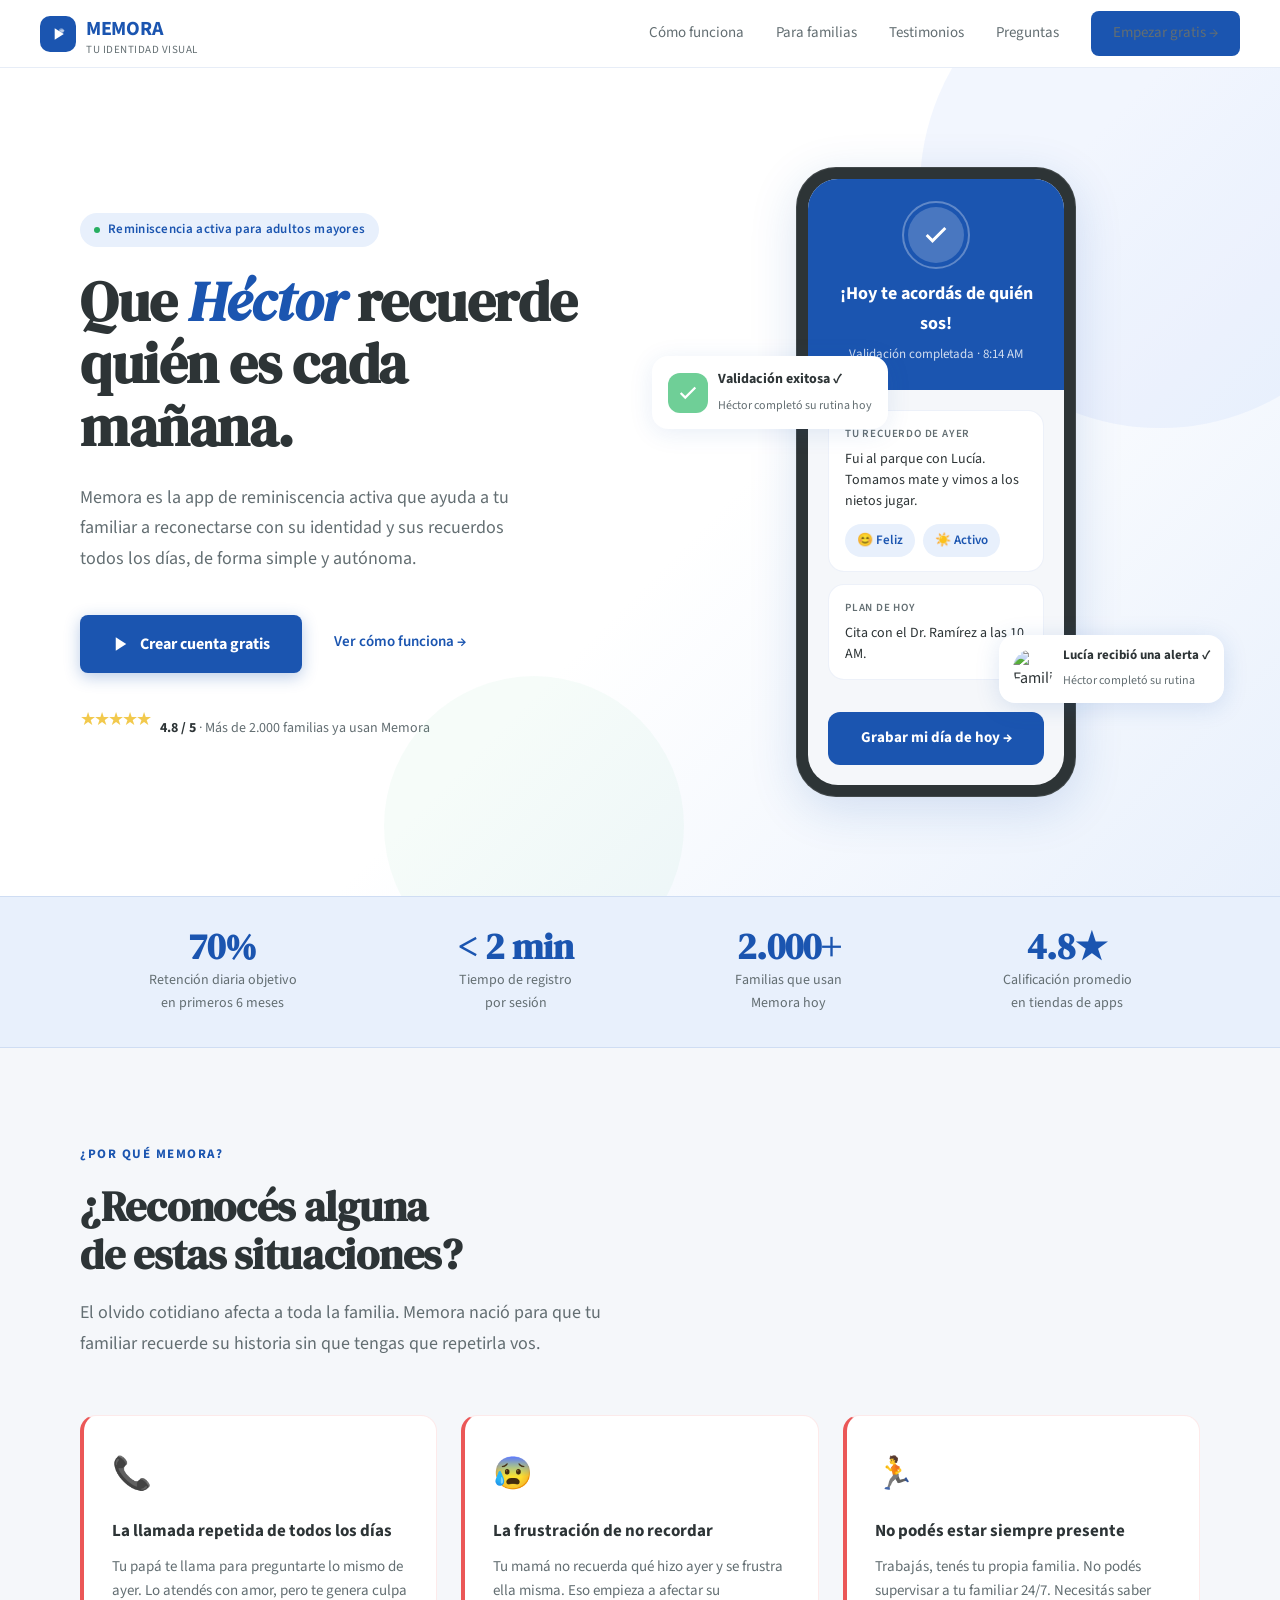
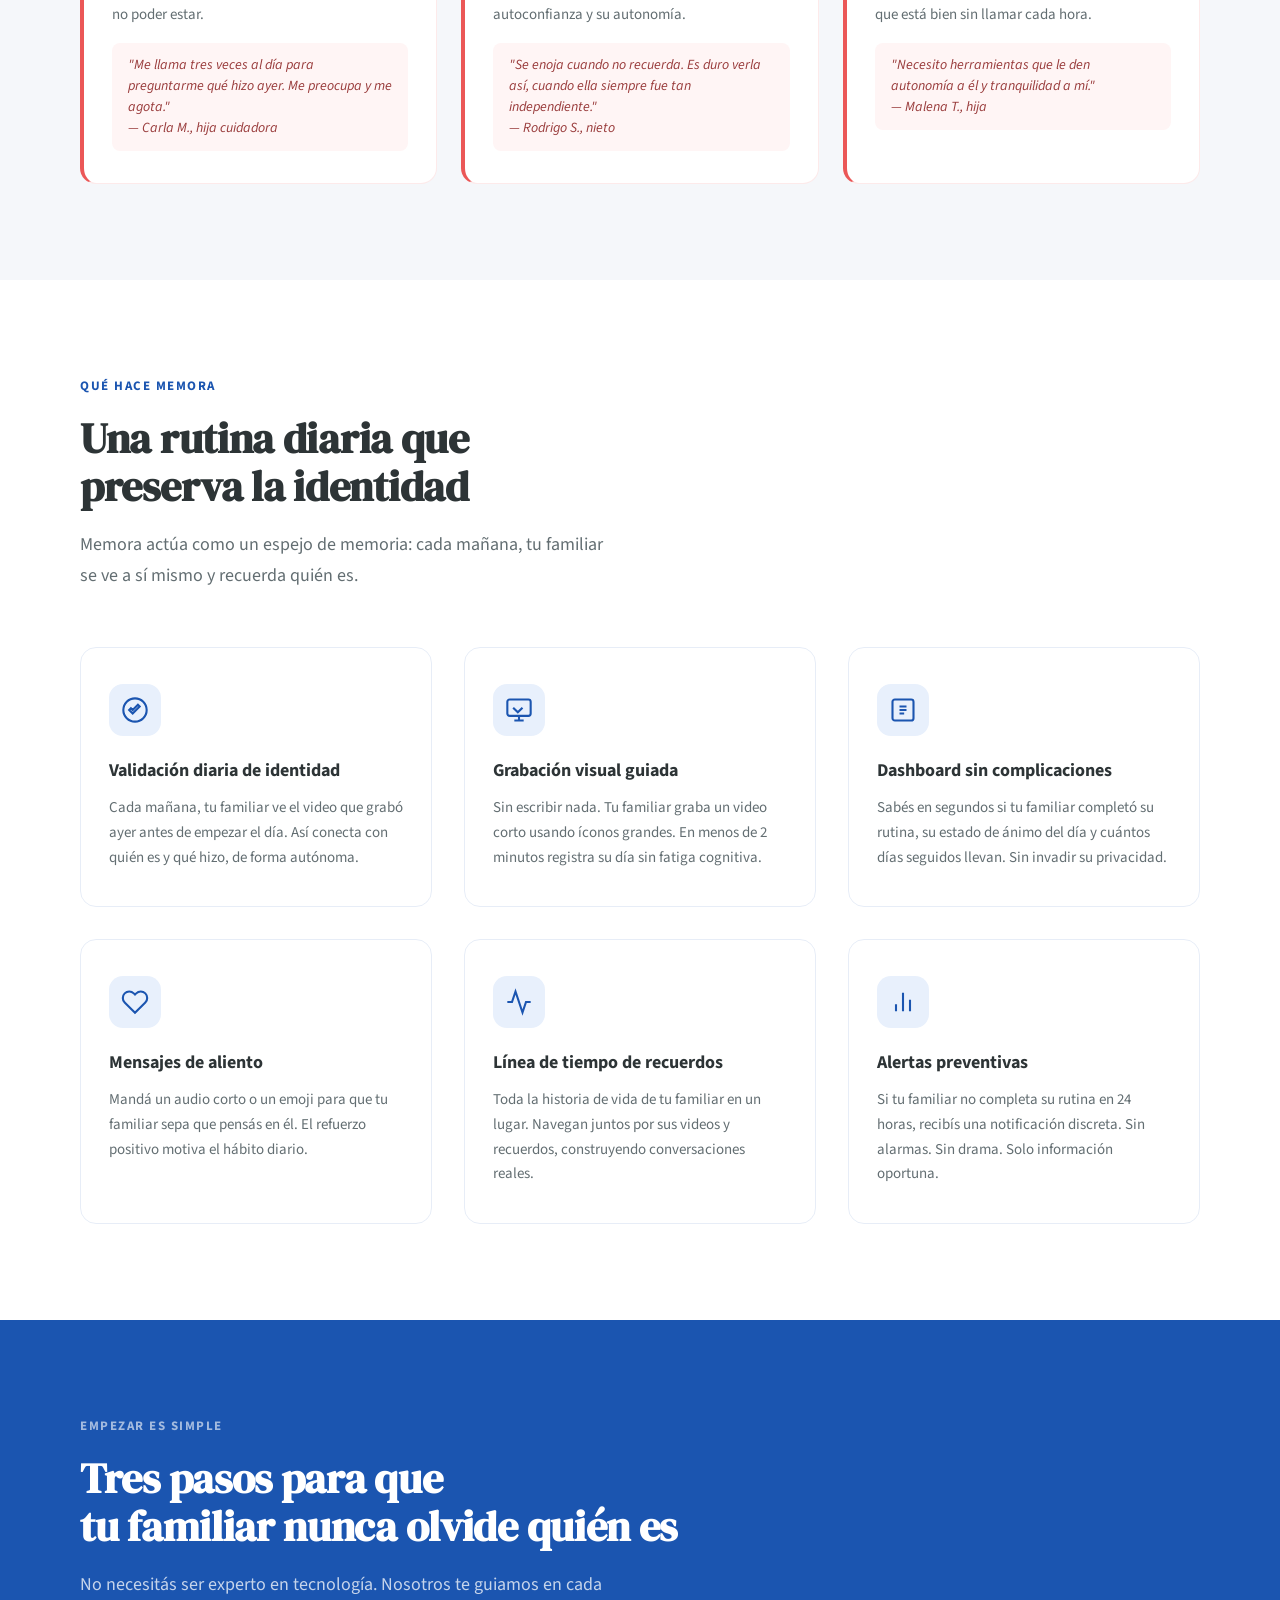
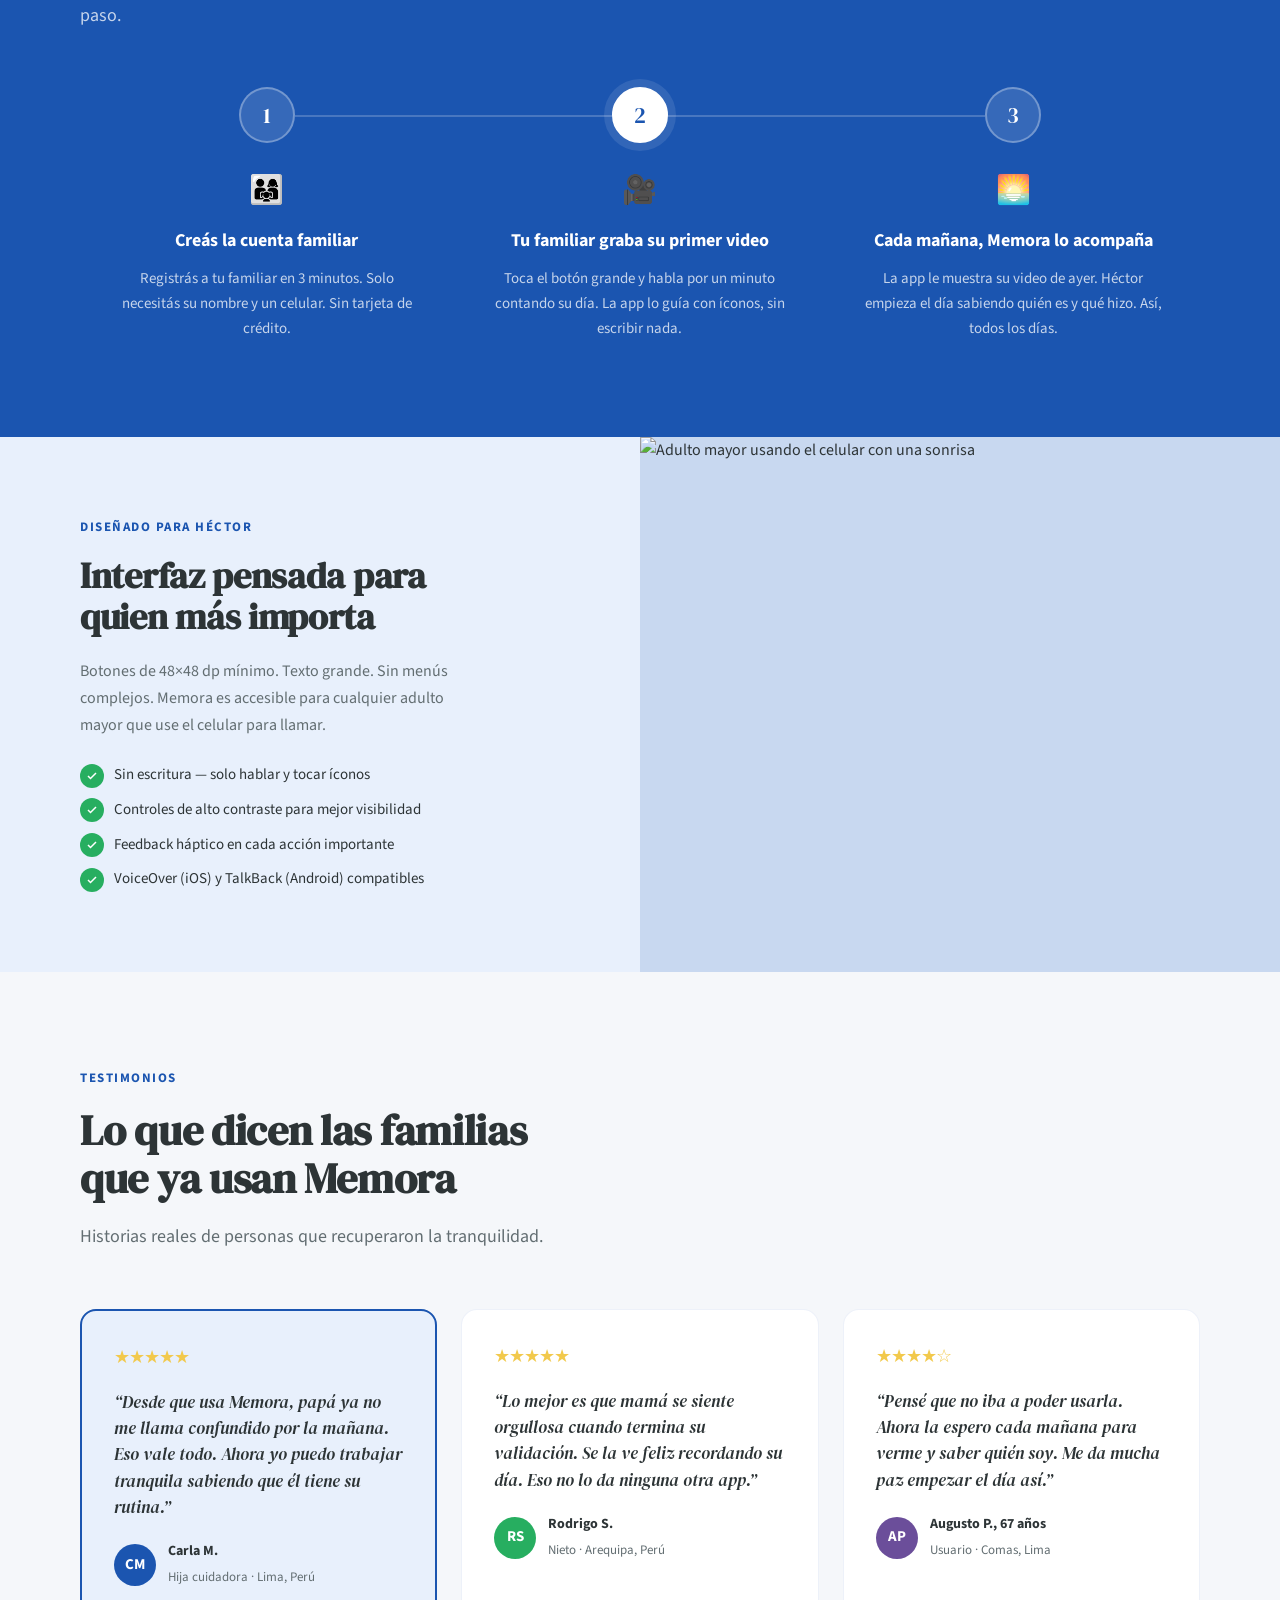
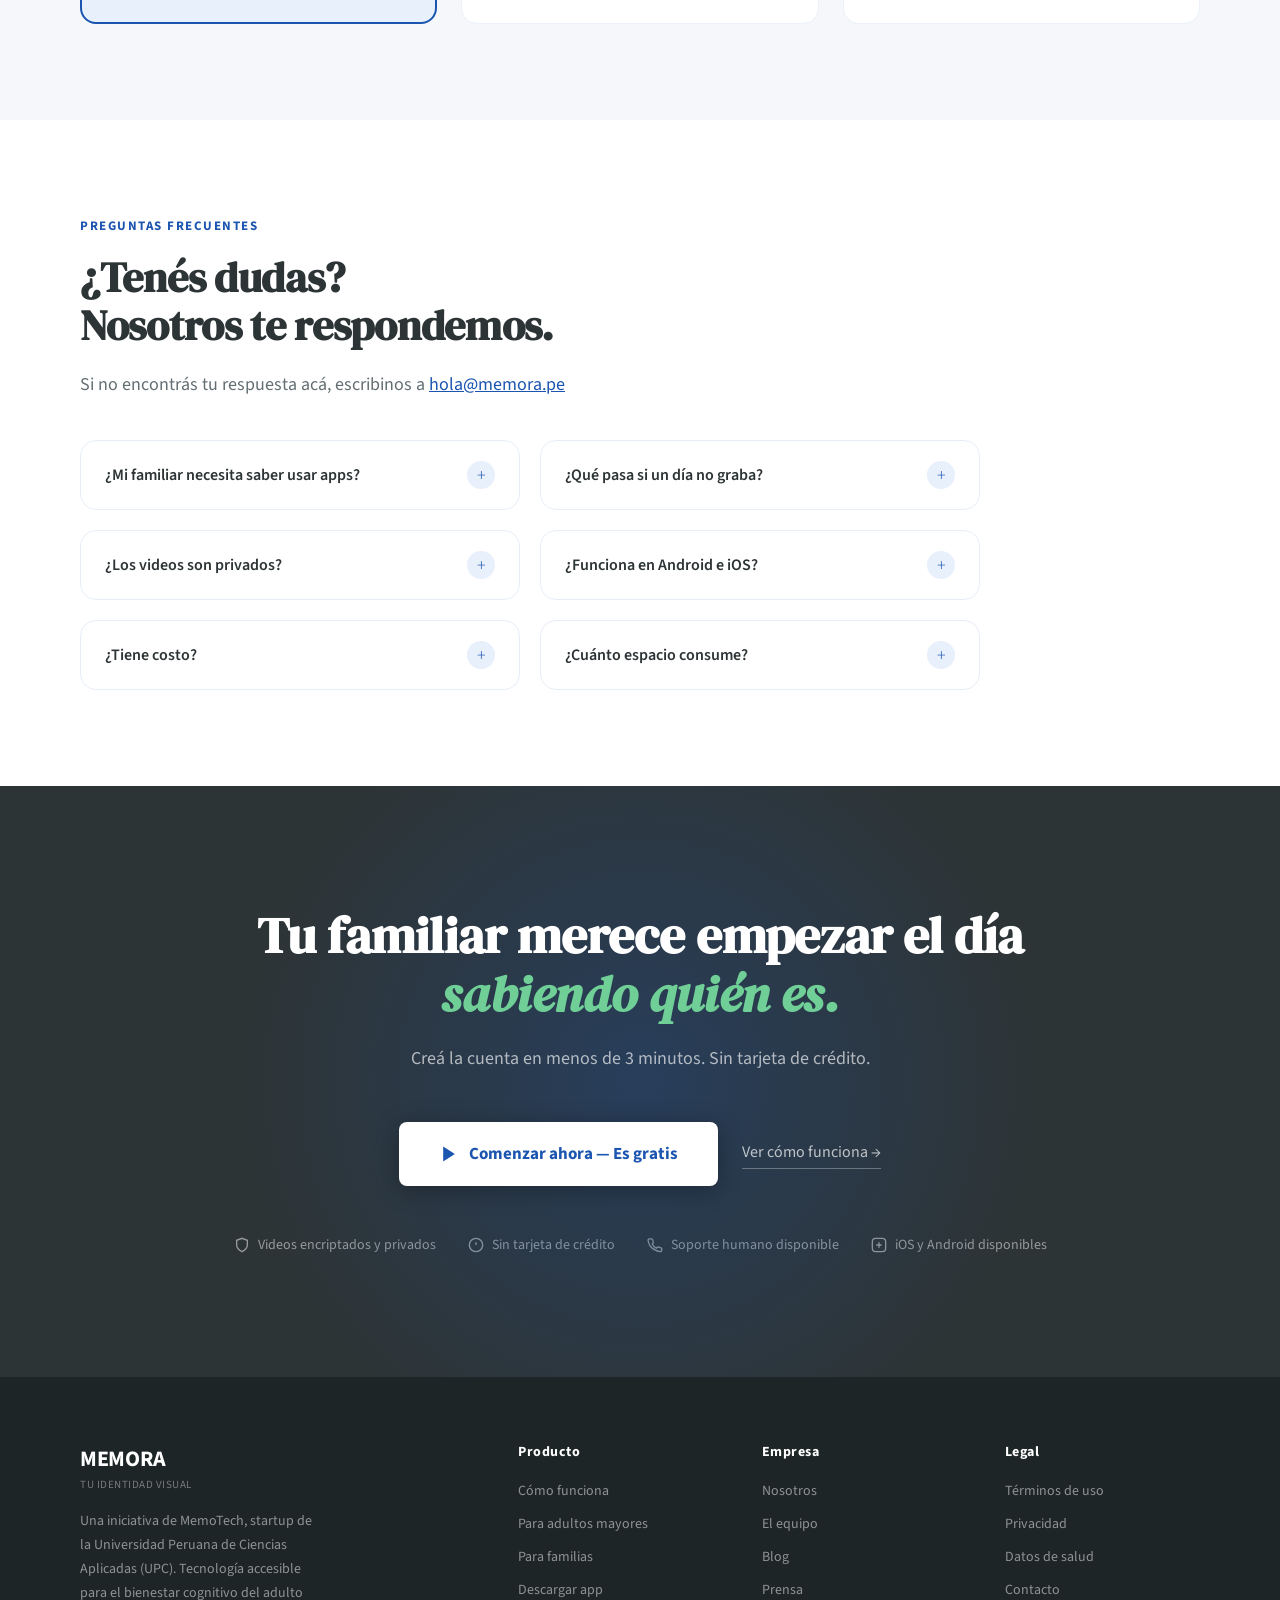
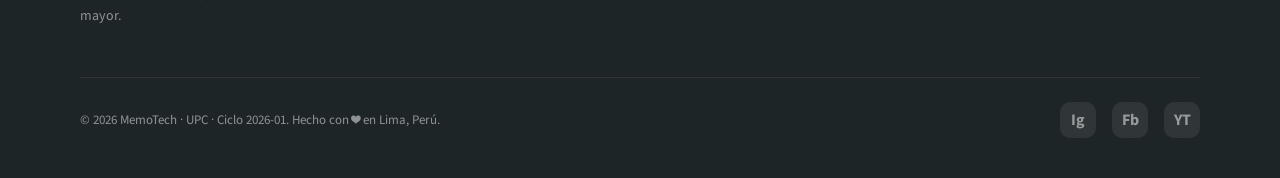
==== public/index.html @ a9ac1b0d "Updated file organization" ====
<!DOCTYPE html>
<html lang="es">
<head>
<meta charset="UTF-8">
<meta name="viewport" content="width=device-width, initial-scale=1.0">
<title>Memora — Tu identidad visual</title>
<link href="https://fonts.googleapis.com/css2?family=Source+Sans+3:wght@300;400;600;700&family=DM+Serif+Display:ital@0;1&display=swap" rel="stylesheet">
<link rel="icon" href="favicon.ico" type="image/x-icon">
<link rel="stylesheet" href="assets/styles/styles.css">

</head>
<body>

<!-- ══════════════════════════════════════════════
     NAV
══════════════════════════════════════════════ -->
<nav>
  <a href="#" class="nav-logo">
    <div class="logo-icon">
      <svg viewBox="0 0 24 24" xmlns="http://www.w3.org/2000/svg">
        <path d="M8 5v14l11-7z"/>
        <circle cx="16" cy="8" r="3" fill="rgba(255,255,255,.4)" stroke="none"/>
        <path d="M14 8 Q17 5 20 8 Q17 11 14 8Z" fill="rgba(255,255,255,.5)"/>
      </svg>
    </div>
    <div>
      <span class="logo-wordmark">MEMORA</span>
      <span class="logo-tagline">Tu identidad visual</span>
    </div>
  </a>
  <button class="nav-hamburger" id="navHamburger" aria-label="Abrir menú">
    <span></span><span></span><span></span>
  </button>
  <div class="nav-links" id="navLinks">
    <a href="#como-funciona" class="nav-link-item">Cómo funciona</a>
    <a href="#familias" class="nav-link-item">Para familias</a>
    <a href="#testimonios" class="nav-link-item">Testimonios</a>
    <a href="#faq" class="nav-link-item">Preguntas</a>
    <a href="#cta" class="btn-nav">Empezar gratis →</a>
  </div>
</nav>

<!-- ══════════════════════════════════════════════
     HERO
══════════════════════════════════════════════ -->
<section class="hero">
  <div class="hero-content">
    <div class="hero-eyebrow fade-up d1">
      <span></span> Reminiscencia activa para adultos mayores
    </div>
    <h1 class="fade-up d2">
      Que <em>Héctor</em> recuerde<br>
      quién es cada mañana.
    </h1>
    <p class="hero-sub fade-up d3">
      Memora es la app de reminiscencia activa que ayuda a tu familiar a reconectarse con su identidad y sus recuerdos todos los días, de forma simple y autónoma.
    </p>
    <div class="hero-ctas fade-up d4">
      <a href="#cta" class="btn-primary">
        <svg viewBox="0 0 24 24" fill="white"><path d="M5 3l14 9-14 9V3z"/></svg>
        Crear cuenta gratis
      </a>
      <a href="#como-funciona" class="btn-secondary">Ver cómo funciona →</a>
    </div>
    <div class="social-proof fade-up" style="animation-delay:.45s">
      <span class="stars">★★★★★</span>
      <span><strong>4.8 / 5</strong> · Más de 2.000 familias ya usan Memora</span>
    </div>
  </div>

  <div class="hero-visual fade-up" style="animation-delay:.3s">
    <div class="hero-badge">
      <div class="badge-icon">
        <svg viewBox="0 0 24 24" fill="none" stroke="white" stroke-width="2.5"><path d="M20 6L9 17l-5-5"/></svg>
      </div>
      <div class="badge-text">
        <strong>Validación exitosa ✓</strong>
        <span>Héctor completó su rutina hoy</span>
      </div>
    </div>

    <div class="phone-frame">
      <div class="phone-screen">
        <div class="phone-screen-top">
          <div class="check-circle">
            <svg viewBox="0 0 24 24" fill="none" stroke="white" stroke-width="2.5"><path d="M20 6L9 17l-5-5"/></svg>
          </div>
          <h3>¡Hoy te acordás de quién sos!</h3>
          <p>Validación completada · 8:14 AM</p>
        </div>
        <div class="phone-screen-body">
          <div class="memory-card">
            <div class="memory-card-label">Tu recuerdo de ayer</div>
            <div class="memory-card-content">Fui al parque con Lucía. Tomamos mate y vimos a los nietos jugar.</div>
            <div class="mood-row">
              <span class="mood-chip">😊 Feliz</span>
              <span class="mood-chip">☀️ Activo</span>
            </div>
          </div>
          <div class="memory-card">
            <div class="memory-card-label">Plan de hoy</div>
            <div class="memory-card-content">Cita con el Dr. Ramírez a las 10 AM.</div>
          </div>
        </div>
        <div class="phone-btn">Grabar mi día de hoy →</div>
      </div>
    </div>

    <!-- floating family photo badge -->
    <div style="position:absolute; right:-24px; bottom:15%; z-index:3;
                background:white; border-radius:16px; padding:10px 14px;
                box-shadow:0 4px 24px rgba(27,85,176,.15);
                display:flex; align-items:center; gap:10px; min-width:190px;
                animation: fadeUp .9s .7s both;">
      <img src="https://images.unsplash.com/photo-1516307365426-bea591f05011?w=80&q=70&fit=crop&crop=faces" 
           alt="Familiar" style="width:40px; height:40px; border-radius:50%; object-fit:cover; flex-shrink:0;">
      <div>
        <strong style="display:block; font-size:13px; color:var(--text); font-weight:700;">Lucía recibió una alerta ✓</strong>
        <span style="font-size:12px; color:var(--text-sec);">Héctor completó su rutina</span>
      </div>
    </div>
  </div>
</section>

<!-- ══════════════════════════════════════════════
     STAT STRIP
══════════════════════════════════════════════ -->
<div class="stat-strip">
  <div class="stat">
    <strong>70%</strong>
    <span>Retención diaria objetivo<br>en primeros 6 meses</span>
  </div>
  <div class="stat">
    <strong>&lt; 2 min</strong>
    <span>Tiempo de registro<br>por sesión</span>
  </div>
  <div class="stat">
    <strong>2.000+</strong>
    <span>Familias que usan<br>Memora hoy</span>
  </div>
  <div class="stat">
    <strong>4.8★</strong>
    <span>Calificación promedio<br>en tiendas de apps</span>
  </div>
</div>

<!-- ══════════════════════════════════════════════
     PROBLEMA
══════════════════════════════════════════════ -->
<section class="problem" id="familias">
  <div class="section-eyebrow">¿Por qué Memora?</div>
  <h2 class="section-title">¿Reconocés alguna<br>de estas situaciones?</h2>
  <p class="section-sub">El olvido cotidiano afecta a toda la familia. Memora nació para que tu familiar recuerde su historia sin que tengas que repetirla vos.</p>

  <div class="pain-grid">
    <div class="pain-card">
      <div class="pain-icon">📞</div>
      <h3>La llamada repetida de todos los días</h3>
      <p>Tu papá te llama para preguntarte lo mismo de ayer. Lo atendés con amor, pero te genera culpa no poder estar.</p>
      <blockquote>"Me llama tres veces al día para preguntarme qué hizo ayer. Me preocupa y me agota."<br>— Carla M., hija cuidadora</blockquote>
    </div>
    <div class="pain-card">
      <div class="pain-icon">😰</div>
      <h3>La frustración de no recordar</h3>
      <p>Tu mamá no recuerda qué hizo ayer y se frustra ella misma. Eso empieza a afectar su autoconfianza y su autonomía.</p>
      <blockquote>"Se enoja cuando no recuerda. Es duro verla así, cuando ella siempre fue tan independiente."<br>— Rodrigo S., nieto</blockquote>
    </div>
    <div class="pain-card">
      <div class="pain-icon">🏃</div>
      <h3>No podés estar siempre presente</h3>
      <p>Trabajás, tenés tu propia familia. No podés supervisar a tu familiar 24/7. Necesitás saber que está bien sin llamar cada hora.</p>
      <blockquote>"Necesito herramientas que le den autonomía a él y tranquilidad a mí."<br>— Malena T., hija</blockquote>
    </div>
  </div>
</section>

<!-- ══════════════════════════════════════════════
     BENEFICIOS
══════════════════════════════════════════════ -->
<section class="benefits" id="beneficios">
  <div class="section-eyebrow">Qué hace Memora</div>
  <h2 class="section-title">Una rutina diaria que<br>preserva la identidad</h2>
  <p class="section-sub">Memora actúa como un espejo de memoria: cada mañana, tu familiar se ve a sí mismo y recuerda quién es.</p>

  <div class="benefits-grid">
    <div class="benefit-card">
      <div class="benefit-icon-wrap">
        <svg viewBox="0 0 24 24"><circle cx="12" cy="12" r="10"/><path d="M10 15l-3-3 1.5-1.5 1.5 1.5 4.5-4.5 1.5 1.5z"/></svg>
      </div>
      <h3>Validación diaria de identidad</h3>
      <p>Cada mañana, tu familiar ve el video que grabó ayer antes de empezar el día. Así conecta con quién es y qué hizo, de forma autónoma.</p>
    </div>
    <div class="benefit-card">
      <div class="benefit-icon-wrap">
        <svg viewBox="0 0 24 24"><path d="M15 10l-4 4-4-4"/><rect x="2" y="3" width="20" height="14" rx="2"/><path d="M8 21h8M12 17v4"/></svg>
      </div>
      <h3>Grabación visual guiada</h3>
      <p>Sin escribir nada. Tu familiar graba un video corto usando íconos grandes. En menos de 2 minutos registra su día sin fatiga cognitiva.</p>
    </div>
    <div class="benefit-card">
      <div class="benefit-icon-wrap">
        <svg viewBox="0 0 24 24"><rect x="3" y="3" width="18" height="18" rx="2"/><path d="M9 9h6M9 12h6M9 15h4"/></svg>
      </div>
      <h3>Dashboard sin complicaciones</h3>
      <p>Sabés en segundos si tu familiar completó su rutina, su estado de ánimo del día y cuántos días seguidos llevan. Sin invadir su privacidad.</p>
    </div>
    <div class="benefit-card">
      <div class="benefit-icon-wrap">
        <svg viewBox="0 0 24 24"><path d="M20.84 4.61a5.5 5.5 0 0 0-7.78 0L12 5.67l-1.06-1.06a5.5 5.5 0 0 0-7.78 7.78l1.06 1.06L12 21.23l7.78-7.78 1.06-1.06a5.5 5.5 0 0 0 0-7.78z"/></svg>
      </div>
      <h3>Mensajes de aliento</h3>
      <p>Mandá un audio corto o un emoji para que tu familiar sepa que pensás en él. El refuerzo positivo motiva el hábito diario.</p>
    </div>
    <div class="benefit-card">
      <div class="benefit-icon-wrap">
        <svg viewBox="0 0 24 24"><polyline points="22 12 18 12 15 21 9 3 6 12 2 12"/></svg>
      </div>
      <h3>Línea de tiempo de recuerdos</h3>
      <p>Toda la historia de vida de tu familiar en un lugar. Navegan juntos por sus videos y recuerdos, construyendo conversaciones reales.</p>
    </div>
    <div class="benefit-card">
      <div class="benefit-icon-wrap">
        <svg viewBox="0 0 24 24"><path d="M18 20V10M12 20V4M6 20v-6"/></svg>
      </div>
      <h3>Alertas preventivas</h3>
      <p>Si tu familiar no completa su rutina en 24 horas, recibís una notificación discreta. Sin alarmas. Sin drama. Solo información oportuna.</p>
    </div>
  </div>
</section>

<!-- ══════════════════════════════════════════════
     CÓMO FUNCIONA
══════════════════════════════════════════════ -->
<section class="how" id="como-funciona">
  <div class="section-eyebrow">Empezar es simple</div>
  <h2 class="section-title">Tres pasos para que<br>tu familiar nunca olvide quién es</h2>
  <p class="section-sub">No necesitás ser experto en tecnología. Nosotros te guiamos en cada paso.</p>

  <div class="steps">
    <div class="step">
      <div class="step-number">1</div>
      <div class="step-icon">👨‍👩‍👧</div>
      <h3>Creás la cuenta familiar</h3>
      <p>Registrás a tu familiar en 3 minutos. Solo necesitás su nombre y un celular. Sin tarjeta de crédito.</p>
    </div>
    <div class="step">
      <div class="step-number active">2</div>
      <div class="step-icon">🎥</div>
      <h3>Tu familiar graba su primer video</h3>
      <p>Toca el botón grande y habla por un minuto contando su día. La app lo guía con íconos, sin escribir nada.</p>
    </div>
    <div class="step">
      <div class="step-number">3</div>
      <div class="step-icon">🌅</div>
      <h3>Cada mañana, Memora lo acompaña</h3>
      <p>La app le muestra su video de ayer. Héctor empieza el día sabiendo quién es y qué hizo. Así, todos los días.</p>
    </div>
  </div>
</section>

<!-- ══════════════════════════════════════════════
     FOTO SECTION (unsplash)
══════════════════════════════════════════════ -->
<section style="padding: 0; display: grid; grid-template-columns: 1fr 1fr; min-height: 400px;">
  <div style="background: var(--blue-pale); padding: 80px; display: flex; flex-direction: column; justify-content: center;">
    <div class="section-eyebrow">Diseñado para Héctor</div>
    <h2 class="section-title" style="max-width: 400px; font-size: clamp(24px, 3vw, 36px);">Interfaz pensada para quien más importa</h2>
    <p style="font-size: 16px; color: var(--text-sec); line-height: 1.7; max-width: 380px; margin-bottom: 24px;">
      Botones de 48×48 dp mínimo. Texto grande. Sin menús complejos. Memora es accesible para cualquier adulto mayor que use el celular para llamar.
    </p>
    <ul style="list-style: none; display: flex; flex-direction: column; gap: 10px;">
      <li style="display: flex; align-items: center; gap: 10px; font-size: 15px; color: var(--text);">
        <span style="width: 24px; height: 24px; border-radius: 50%; background: var(--green-dark); display: flex; align-items: center; justify-content: center; flex-shrink: 0;">
          <svg width="12" height="12" viewBox="0 0 24 24" fill="none" stroke="white" stroke-width="3"><path d="M20 6L9 17l-5-5"/></svg>
        </span>
        Sin escritura — solo hablar y tocar íconos
      </li>
      <li style="display: flex; align-items: center; gap: 10px; font-size: 15px; color: var(--text);">
        <span style="width: 24px; height: 24px; border-radius: 50%; background: var(--green-dark); display: flex; align-items: center; justify-content: center; flex-shrink: 0;">
          <svg width="12" height="12" viewBox="0 0 24 24" fill="none" stroke="white" stroke-width="3"><path d="M20 6L9 17l-5-5"/></svg>
        </span>
        Controles de alto contraste para mejor visibilidad
      </li>
      <li style="display: flex; align-items: center; gap: 10px; font-size: 15px; color: var(--text);">
        <span style="width: 24px; height: 24px; border-radius: 50%; background: var(--green-dark); display: flex; align-items: center; justify-content: center; flex-shrink: 0;">
          <svg width="12" height="12" viewBox="0 0 24 24" fill="none" stroke="white" stroke-width="3"><path d="M20 6L9 17l-5-5"/></svg>
        </span>
        Feedback háptico en cada acción importante
      </li>
      <li style="display: flex; align-items: center; gap: 10px; font-size: 15px; color: var(--text);">
        <span style="width: 24px; height: 24px; border-radius: 50%; background: var(--green-dark); display: flex; align-items: center; justify-content: center; flex-shrink: 0;">
          <svg width="12" height="12" viewBox="0 0 24 24" fill="none" stroke="white" stroke-width="3"><path d="M20 6L9 17l-5-5"/></svg>
        </span>
        VoiceOver (iOS) y TalkBack (Android) compatibles
      </li>
    </ul>
  </div>
  <div style="position: relative; overflow: hidden; min-height: 400px; background: #C8D8F0; display: flex; align-items: center; justify-content: center;">
    
    <img src="images/adulto_celular.jpg" 
       alt="Adulto mayor usando el celular con una sonrisa" 
       style="width:100%; height:100%; object-fit:cover; object-position: center top;">
  </div>
</section>

<!-- ══════════════════════════════════════════════
     TESTIMONIOS
══════════════════════════════════════════════ -->
<section class="testimonials" id="testimonios">
  <div class="section-eyebrow">Testimonios</div>
  <h2 class="section-title">Lo que dicen las familias<br>que ya usan Memora</h2>
  <p class="section-sub">Historias reales de personas que recuperaron la tranquilidad.</p>

  <div class="testimonials-grid">
    <div class="testimonial-card featured">
      <div class="stars">★★★★★</div>
      <q>Desde que usa Memora, papá ya no me llama confundido por la mañana. Eso vale todo. Ahora yo puedo trabajar tranquila sabiendo que él tiene su rutina.</q>
      <div class="author">
        <div class="avatar">CM</div>
        <div class="author-info">
          <strong>Carla M.</strong>
          <span>Hija cuidadora · Lima, Perú</span>
        </div>
      </div>
    </div>
    <div class="testimonial-card">
      <div class="stars">★★★★★</div>
      <q>Lo mejor es que mamá se siente orgullosa cuando termina su validación. Se la ve feliz recordando su día. Eso no lo da ninguna otra app.</q>
      <div class="author">
        <div class="avatar" style="background: var(--green-dark);">RS</div>
        <div class="author-info">
          <strong>Rodrigo S.</strong>
          <span>Nieto · Arequipa, Perú</span>
        </div>
      </div>
    </div>
    <div class="testimonial-card">
      <div class="stars">★★★★☆</div>
      <q>Pensé que no iba a poder usarla. Ahora la espero cada mañana para verme y saber quién soy. Me da mucha paz empezar el día así.</q>
      <div class="author">
        <div class="avatar" style="background: #6B4E9A;">AP</div>
        <div class="author-info">
          <strong>Augusto P., 67 años</strong>
          <span>Usuario · Comas, Lima</span>
        </div>
      </div>
    </div>
  </div>
</section>



<!-- ══════════════════════════════════════════════
     FAQ
══════════════════════════════════════════════ -->
<section class="faq" id="faq">
  <div class="section-eyebrow">Preguntas frecuentes</div>
  <h2 class="section-title">¿Tenés dudas?<br>Nosotros te respondemos.</h2>
  <p class="section-sub" style="margin-bottom: 40px;">Si no encontrás tu respuesta acá, escribinos a <a href="mailto:hola@memora.pe" style="color: var(--blue);">hola@memora.pe</a></p>

  <div class="faq-grid">
    <div class="faq-item" onclick="toggleFaq(this)">
      <button class="faq-q">¿Mi familiar necesita saber usar apps?<span class="toggle">+</span></button>
      <div class="faq-a">No. Memora fue diseñada para que cualquier persona que use el celular para llamar, pueda usarla sin dificultad. Botones grandes, sin menús, sin texto que escribir.</div>
    </div>
    <div class="faq-item" onclick="toggleFaq(this)">
      <button class="faq-q">¿Qué pasa si un día no graba?<span class="toggle">+</span></button>
      <div class="faq-a">Recibirás una notificación discreta. No hay penalidad ni alarmas. Si pasan 24 horas sin actividad, te avisamos suavemente para que puedas acompañar a tu familiar.</div>
    </div>
    <div class="faq-item" onclick="toggleFaq(this)">
      <button class="faq-q">¿Los videos son privados?<span class="toggle">+</span></button>
      <div class="faq-a">Sí. Los videos son privados y encriptados. Nadie ajeno al grupo familiar autorizado puede verlos. Tu familiar controla quién tiene acceso.</div>
    </div>
    <div class="faq-item" onclick="toggleFaq(this)">
      <button class="faq-q">¿Funciona en Android e iOS?<span class="toggle">+</span></button>
      <div class="faq-a">Sí. Memora está disponible para Android (Google Play) y iOS (App Store). La interfaz se adapta a las convenciones de cada plataforma para que la experiencia sea natural.</div>
    </div>
    <div class="faq-item" onclick="toggleFaq(this)">
      <button class="faq-q">¿Tiene costo?<span class="toggle">+</span></button>
      <div class="faq-a">La cuenta familiar básica es completamente gratuita. El plan Premium desbloquea el historial ilimitado de videos, alertas avanzadas y el canal de interacción emocional extendido.</div>
    </div>
    <div class="faq-item" onclick="toggleFaq(this)">
      <button class="faq-q">¿Cuánto espacio consume?<span class="toggle">+</span></button>
      <div class="faq-a">Memora comprime los videos automáticamente para que no consuman espacio en el celular de tu familiar. Todo se almacena en la nube de forma segura.</div>
    </div>
  </div>
</section>

<!-- ══════════════════════════════════════════════
     CTA
══════════════════════════════════════════════ -->
<section class="cta-section" id="cta">
  <h2>Tu familiar merece empezar el día<br><em>sabiendo quién es.</em></h2>
  <p>Creá la cuenta en menos de 3 minutos. Sin tarjeta de crédito.</p>
  <div class="cta-btns">
    <a href="#" class="btn-cta-primary">
      <svg width="20" height="20" viewBox="0 0 24 24" fill="var(--blue)"><path d="M5 3l14 9-14 9V3z"/></svg>
      Comenzar ahora — Es gratis
    </a>
    <a href="#como-funciona" class="btn-cta-sec">Ver cómo funciona →</a>
  </div>
  <div class="cta-trust">
    <div class="trust-item">
      <svg viewBox="0 0 24 24" fill="none" stroke="currentColor" stroke-width="2"><path d="M12 22s8-4 8-10V5l-8-3-8 3v7c0 6 8 10 8 10z"/></svg>
      Videos encriptados y privados
    </div>
    <div class="trust-item">
      <svg viewBox="0 0 24 24" fill="none" stroke="currentColor" stroke-width="2"><circle cx="12" cy="12" r="10"/><path d="M12 8v4M12 16h.01"/></svg>
      Sin tarjeta de crédito
    </div>
    <div class="trust-item">
      <svg viewBox="0 0 24 24" fill="none" stroke="currentColor" stroke-width="2"><path d="M22 16.92v3a2 2 0 0 1-2.18 2 19.79 19.79 0 0 1-8.63-3.07A19.5 19.5 0 0 1 4.69 13.5a19.79 19.79 0 0 1-3.07-8.67A2 2 0 0 1 3.6 2.77h3a2 2 0 0 1 2 1.72c.127.96.361 1.903.7 2.81a2 2 0 0 1-.45 2.11L7.91 10.91a16 16 0 0 0 6 6l1.27-1.27a2 2 0 0 1 2.11-.45c.907.339 1.85.573 2.81.7A2 2 0 0 1 22 18v2.92h-.01"/></svg>
      Soporte humano disponible
    </div>
    <div class="trust-item">
      <svg viewBox="0 0 24 24" fill="none" stroke="currentColor" stroke-width="2"><rect x="2" y="2" width="20" height="20" rx="5"/><path d="M8 12h8M12 8v8"/></svg>
      iOS y Android disponibles
    </div>
  </div>
</section>

<!-- ══════════════════════════════════════════════
     FOOTER
══════════════════════════════════════════════ -->
<footer>
  <div class="footer-grid">
    <div class="footer-brand">
      <span class="logo-wordmark">MEMORA</span>
      <span class="logo-tagline">Tu identidad visual</span>
      <p>Una iniciativa de MemoTech, startup de la Universidad Peruana de Ciencias Aplicadas (UPC). Tecnología accesible para el bienestar cognitivo del adulto mayor.</p>
    </div>
    <div class="footer-col">
      <h4>Producto</h4>
      <a href="#">Cómo funciona</a>
      <a href="#">Para adultos mayores</a>
      <a href="#">Para familias</a>
      <a href="#">Descargar app</a>
    </div>
    <div class="footer-col">
      <h4>Empresa</h4>
      <a href="#">Nosotros</a>
      <a href="#">El equipo</a>
      <a href="#">Blog</a>
      <a href="#">Prensa</a>
    </div>
    <div class="footer-col">
      <h4>Legal</h4>
      <a href="#">Términos de uso</a>
      <a href="#">Privacidad</a>
      <a href="#">Datos de salud</a>
      <a href="#">Contacto</a>
    </div>
  </div>
  <div class="footer-bottom">
    <p>© 2026 MemoTech · UPC · Ciclo 2026-01. Hecho con ❤ en Lima, Perú.</p>
    <div class="footer-socials">
      <a href="#" title="Instagram">Ig</a>
      <a href="#" title="Facebook">Fb</a>
      <a href="#" title="YouTube">YT</a>
    </div>
  </div>
</footer>

<script src="assets/scripts/main.js" defer></script>
</body>
</html>
---- public/assets/styles/styles.css ----
*, *::before, *::after { box-sizing: border-box; margin: 0; padding: 0; }
html { overflow-x: hidden; }

  :root {
    --blue:       #1B55B0;
    --blue-light: #5B8DEF;
    --blue-pale:  #E8F0FC;
    --green:      #6FCF97;
    --green-dark: #27AE60;
    --bg:         #F5F7FA;
    --text:       #2D3436;
    --text-sec:   #636E72;
    --white:      #FFFFFF;
    --warning:    #F2C94C;
    --error:      #EB5757;
    --radius-sm:  8px;
    --radius-md:  16px;
    --radius-lg:  24px;
    --shadow:     0 4px 24px rgba(27,85,176,0.10);
    --shadow-lg:  0 12px 48px rgba(27,85,176,0.16);
  }

  html { scroll-behavior: smooth; }

  body {
    font-family: 'Source Sans 3', sans-serif;
    font-size: 16px;
    color: var(--text);
    background: var(--white);
    line-height: 1.65;
    -webkit-font-smoothing: antialiased;
  }

  /* ── ANIMATIONS ── */
  @keyframes fadeUp {
    from { opacity: 0; transform: translateY(28px); }
    to   { opacity: 1; transform: translateY(0); }
  }
  @keyframes pulse-ring {
    0%   { transform: scale(1);    opacity: .6; }
    70%  { transform: scale(1.15); opacity: 0; }
    100% { transform: scale(1.15); opacity: 0; }
  }
  .fade-up { animation: fadeUp .7s ease both; }
  .d1 { animation-delay: .05s; }
  .d2 { animation-delay: .15s; }
  .d3 { animation-delay: .25s; }
  .d4 { animation-delay: .35s; }

  /* ── NAV ── */
  nav {
    position: sticky; top: 0; z-index: 100;
    background: rgba(255,255,255,.92);
    backdrop-filter: blur(12px);
    border-bottom: 1px solid rgba(27,85,176,.10);
    padding: 0 40px;
    height: 68px;
    display: flex; align-items: center; justify-content: space-between;
  }
  .nav-logo {
    display: flex; align-items: center; gap: 10px;
    text-decoration: none; color: var(--text);
  }
  .logo-icon {
    width: 36px; height: 36px; border-radius: 10px;
    background: var(--blue);
    display: flex; align-items: center; justify-content: center;
  }
  .logo-icon svg { width: 20px; height: 20px; fill: white; }
  .logo-wordmark {
    font-family: 'Source Sans 3', sans-serif;
    font-weight: 700; font-size: 20px; letter-spacing: -0.3px;
    color: var(--blue);
  }
  .logo-tagline {
    font-size: 11px; color: var(--text-sec); letter-spacing: .5px;
    text-transform: uppercase; display: block; line-height: 1;
    margin-top: -2px;
  }
  .nav-links { display: flex; align-items: center; gap: 32px; }
  .nav-links a {
    text-decoration: none; color: var(--text-sec);
    font-size: 15px; font-weight: 400;
    transition: color .2s;
  }
  .nav-links a:hover { color: var(--blue); }
  .btn-nav {
    background: var(--blue); color: white;
    padding: 10px 22px; border-radius: var(--radius-sm);
    text-decoration: none; font-weight: 600; font-size: 15px;
    transition: background .2s, transform .15s;
  }
  .btn-nav:hover { background: #1548A0; transform: translateY(-1px); }

  /* ── HERO ── */
  .hero {
    min-height: 92vh;
    display: grid; grid-template-columns: 1fr 1fr;
    align-items: center;
    padding: 80px 80px 80px 80px;
    gap: 64px;
    background: linear-gradient(135deg, var(--white) 55%, var(--blue-pale) 100%);
    position: relative; overflow: hidden;
  }
  .hero::before {
    content: '';
    position: absolute; right: -120px; top: -120px;
    width: 480px; height: 480px; border-radius: 50%;
    background: rgba(91,141,239,.08);
    pointer-events: none;
  }
  .hero::after {
    content: '';
    position: absolute; left: 30%; bottom: -80px;
    width: 300px; height: 300px; border-radius: 50%;
    background: rgba(111,207,151,.06);
    pointer-events: none;
  }
  .hero-eyebrow {
    display: inline-flex; align-items: center; gap: 8px;
    background: var(--blue-pale); color: var(--blue);
    padding: 6px 14px; border-radius: 100px;
    font-size: 13px; font-weight: 600; letter-spacing: .3px;
    margin-bottom: 24px;
  }
  .hero-eyebrow span { width: 6px; height: 6px; border-radius: 50%; background: var(--green-dark); }
  .hero h1 {
    font-family: 'DM Serif Display', serif;
    font-size: clamp(36px, 4.5vw, 56px);
    line-height: 1.12;
    color: var(--text);
    margin-bottom: 24px;
    letter-spacing: -0.5px;
  }
  .hero h1 em {
    font-style: italic;
    color: var(--blue);
  }
  .hero-sub {
    font-size: 18px; color: var(--text-sec);
    line-height: 1.7; margin-bottom: 40px;
    max-width: 460px;
  }
  .btn-primary {
    display: inline-flex; align-items: center; gap: 10px;
    background: var(--blue); color: white;
    padding: 16px 32px; border-radius: var(--radius-sm);
    font-weight: 700; font-size: 16px; text-decoration: none;
    transition: background .2s, transform .15s, box-shadow .2s;
    box-shadow: 0 4px 16px rgba(27,85,176,.3);
  }
  .btn-primary:hover {
    background: #1548A0; transform: translateY(-2px);
    box-shadow: 0 8px 24px rgba(27,85,176,.4);
  }
  .btn-primary svg { width: 18px; height: 18px; }
  .btn-secondary {
    display: inline-flex; align-items: center; gap: 8px;
    color: var(--blue); font-weight: 600; font-size: 15px;
    text-decoration: none; padding: 16px 0;
    border-bottom: 2px solid transparent;
    transition: border-color .2s;
  }
  .btn-secondary:hover { border-color: var(--blue); }
  .hero-ctas { display: flex; align-items: center; gap: 32px; flex-wrap: wrap; }
  .social-proof {
    display: flex; align-items: center; gap: 10px;
    margin-top: 32px; color: var(--text-sec); font-size: 14px;
  }
  .social-proof .stars { color: #F2C94C; letter-spacing: -2px; }
  .social-proof strong { color: var(--text); }

  /* Hero phone mockup */
  .hero-visual {
    display: flex; justify-content: center; align-items: center;
    position: relative;
  }
  .phone-frame {
    width: 280px;
    background: var(--text);
    border-radius: 40px;
    padding: 12px;
    box-shadow: var(--shadow-lg), 0 0 0 1px rgba(255,255,255,.1) inset;
    position: relative; z-index: 2;
  }
  .phone-screen {
    background: var(--bg); border-radius: 30px;
    overflow: hidden; min-height: 540px;
    display: flex; flex-direction: column;
  }
  .phone-screen-top {
    background: var(--blue); padding: 28px 20px 24px;
    text-align: center; color: white;
  }
  .phone-screen-top .check-circle {
    width: 56px; height: 56px; border-radius: 50%;
    background: rgba(255,255,255,.2);
    display: flex; align-items: center; justify-content: center;
    margin: 0 auto 16px;
    position: relative;
  }
  .phone-screen-top .check-circle::after {
    content: '';
    position: absolute; inset: -6px; border-radius: 50%;
    border: 2px solid rgba(255,255,255,.3);
    animation: pulse-ring 2s ease infinite;
  }
  .phone-screen-top .check-circle svg { width: 28px; height: 28px; }
  .phone-screen-top h3 { font-size: 18px; font-weight: 700; margin-bottom: 6px; }
  .phone-screen-top p { font-size: 13px; opacity: .8; }
  .phone-screen-body { padding: 20px; flex: 1; }
  .memory-card {
    background: white; border-radius: 16px;
    padding: 14px 16px; margin-bottom: 12px;
    border: 1px solid rgba(27,85,176,.08);
  }
  .memory-card-label { font-size: 11px; text-transform: uppercase; letter-spacing: .8px; color: var(--text-sec); margin-bottom: 6px; font-weight: 600; }
  .memory-card-content { font-size: 14px; color: var(--text); line-height: 1.5; }
  .mood-row { display: flex; gap: 8px; margin-top: 12px; }
  .mood-chip {
    padding: 6px 12px; border-radius: 100px; font-size: 13px;
    background: var(--blue-pale); color: var(--blue); font-weight: 600;
  }
  .phone-btn {
    margin: 0 20px 20px;
    background: var(--blue); color: white;
    border-radius: 12px; padding: 14px;
    text-align: center; font-weight: 700; font-size: 15px;
  }

  /* floating badge */
  .hero-badge {
    position: absolute; left: -20px; top: 30%;
    background: white; border-radius: var(--radius-md);
    padding: 12px 16px; box-shadow: var(--shadow);
    display: flex; align-items: center; gap: 10px;
    min-width: 200px; z-index: 3;
    animation: fadeUp .8s .5s both;
  }
  .badge-icon {
    width: 40px; height: 40px; border-radius: 12px;
    background: var(--green); display: flex; align-items: center; justify-content: center;
    flex-shrink: 0;
  }
  .badge-icon svg { width: 22px; height: 22px; }
  .badge-text strong { display: block; font-size: 14px; color: var(--text); font-weight: 700; }
  .badge-text span { font-size: 12px; color: var(--text-sec); }

  /* ── SECTION HELPERS ── */
  section { padding: 96px 80px; }
  .section-eyebrow {
    font-size: 13px; font-weight: 700; letter-spacing: 1.5px;
    text-transform: uppercase; color: var(--blue);
    margin-bottom: 16px;
  }
  .section-title {
    font-family: 'DM Serif Display', serif;
    font-size: clamp(28px, 3.5vw, 42px);
    line-height: 1.15; letter-spacing: -0.3px;
    margin-bottom: 20px; color: var(--text);
  }
  .section-sub {
    font-size: 18px; color: var(--text-sec);
    max-width: 540px; line-height: 1.7;
    margin-bottom: 56px;
  }

  /* ── PROBLEM SECTION ── */
  .problem { background: var(--bg); }
  .pain-grid {
    display: grid; grid-template-columns: repeat(3, 1fr); gap: 24px;
    margin-top: 48px;
  }
  .pain-card {
    background: white; border-radius: var(--radius-md);
    padding: 32px 28px;
    border: 1px solid rgba(235,87,87,.12);
    border-left: 4px solid var(--error);
    transition: transform .2s, box-shadow .2s;
  }
  .pain-card:hover { transform: translateY(-4px); box-shadow: var(--shadow); }
  .pain-icon { font-size: 32px; margin-bottom: 16px; }
  .pain-card h3 { font-size: 17px; font-weight: 700; margin-bottom: 10px; color: var(--text); }
  .pain-card p { font-size: 15px; color: var(--text-sec); line-height: 1.6; }
  .pain-card blockquote {
    margin-top: 16px; padding: 12px 16px;
    background: #FFF5F5; border-radius: var(--radius-sm);
    font-size: 14px; color: #993B3B; font-style: italic; line-height: 1.5;
  }

  /* ── BENEFITS ── */
  .benefits { background: white; }
  .benefits-grid {
    display: grid; grid-template-columns: repeat(3, 1fr); gap: 32px;
  }
  .benefit-card {
    padding: 36px 28px;
    border: 1px solid rgba(27,85,176,.10);
    border-radius: var(--radius-md);
    transition: border-color .2s, box-shadow .2s, transform .2s;
    position: relative; overflow: hidden;
  }
  .benefit-card::before {
    content: '';
    position: absolute; top: 0; left: 0; right: 0; height: 3px;
    background: var(--blue);
    transform: scaleX(0); transform-origin: left;
    transition: transform .3s;
  }
  .benefit-card:hover::before { transform: scaleX(1); }
  .benefit-card:hover {
    border-color: rgba(27,85,176,.25);
    box-shadow: var(--shadow); transform: translateY(-4px);
  }
  .benefit-icon-wrap {
    width: 52px; height: 52px; border-radius: 14px;
    background: var(--blue-pale);
    display: flex; align-items: center; justify-content: center;
    margin-bottom: 20px;
  }
  .benefit-icon-wrap svg { width: 28px; height: 28px; stroke: var(--blue); fill: none; stroke-width: 1.8; }
  .benefit-card h3 { font-size: 18px; font-weight: 700; margin-bottom: 10px; color: var(--text); }
  .benefit-card p { font-size: 15px; color: var(--text-sec); line-height: 1.65; }
  .benefit-tag {
    display: inline-block; margin-top: 16px;
    background: var(--blue-pale); color: var(--blue);
    padding: 4px 12px; border-radius: 100px;
    font-size: 12px; font-weight: 700; letter-spacing: .3px;
  }

  /* ── HOW IT WORKS ── */
  .how { background: var(--blue); color: white; }
  .how .section-eyebrow { color: rgba(255,255,255,.6); }
  .how .section-title { color: white; }
  .how .section-sub { color: rgba(255,255,255,.75); }
  .steps {
    display: grid; grid-template-columns: repeat(3, 1fr);
    gap: 0; margin-top: 56px; position: relative;
  }
  .steps::before {
    content: '';
    position: absolute; top: 28px; left: calc(16.67% + 28px); right: calc(16.67% + 28px);
    height: 2px; background: rgba(255,255,255,.2);
  }
  .step { text-align: center; padding: 0 32px; }
  .step-number {
    width: 56px; height: 56px; border-radius: 50%;
    background: rgba(255,255,255,.12); border: 2px solid rgba(255,255,255,.3);
    display: flex; align-items: center; justify-content: center;
    font-family: 'DM Serif Display', serif;
    font-size: 22px; color: white;
    margin: 0 auto 24px; position: relative; z-index: 1;
  }
  .step-number.active {
    background: white; color: var(--blue); border-color: white;
    box-shadow: 0 0 0 8px rgba(255,255,255,.1);
  }
  .step h3 { font-size: 18px; font-weight: 700; margin-bottom: 12px; color: white; }
  .step p { font-size: 15px; color: rgba(255,255,255,.75); line-height: 1.65; }
  .step-icon { font-size: 28px; margin-bottom: 12px; }

  /* ── TESTIMONIALS ── */
  .testimonials { background: var(--bg); }
  .testimonials-grid {
    display: grid; grid-template-columns: repeat(3, 1fr); gap: 24px;
    margin-top: 48px;
  }
  .testimonial-card {
    background: white; border-radius: var(--radius-md);
    padding: 32px; border: 1px solid rgba(27,85,176,.08);
    transition: transform .2s, box-shadow .2s;
  }
  .testimonial-card:hover { transform: translateY(-4px); box-shadow: var(--shadow); }
  .testimonial-card.featured {
    border-color: var(--blue); border-width: 2px;
    background: var(--blue-pale);
  }
  .stars { color: #F2C94C; font-size: 18px; letter-spacing: -1px; margin-bottom: 16px; }
  .testimonial-card q {
    font-family: 'DM Serif Display', serif;
    font-style: italic; font-size: 17px;
    line-height: 1.55; color: var(--text);
    display: block; margin-bottom: 20px;
  }
  .author { display: flex; align-items: center; gap: 12px; }
  .avatar {
    width: 42px; height: 42px; border-radius: 50%;
    background: var(--blue); display: flex; align-items: center; justify-content: center;
    color: white; font-weight: 700; font-size: 15px;
    flex-shrink: 0;
  }
  .author-info strong { display: block; font-size: 14px; color: var(--text); font-weight: 700; }
  .author-info span { font-size: 13px; color: var(--text-sec); }

  /* ── FAQ ── */
  .faq { background: white; }
  .faq-grid { display: grid; grid-template-columns: 1fr 1fr; gap: 20px; max-width: 900px; }
  .faq-item {
    border: 1px solid rgba(27,85,176,.10);
    border-radius: var(--radius-md); overflow: hidden;
  }
  .faq-q {
    width: 100%; text-align: left; padding: 20px 24px;
    background: none; border: none; cursor: pointer;
    display: flex; justify-content: space-between; align-items: center; gap: 16px;
    font-size: 16px; font-weight: 600; color: var(--text);
    font-family: 'Source Sans 3', sans-serif;
    transition: background .2s;
  }
  .faq-q:hover { background: var(--blue-pale); }
  .faq-q .toggle {
    width: 28px; height: 28px; border-radius: 50%;
    background: var(--blue-pale); color: var(--blue);
    display: flex; align-items: center; justify-content: center;
    flex-shrink: 0; font-size: 18px; font-weight: 300;
    transition: transform .3s, background .2s;
  }
  .faq-item.open .faq-q .toggle {
    background: var(--blue); color: white; transform: rotate(45deg);
  }
  .faq-a {
    max-height: 0; overflow: hidden;
    transition: max-height .35s ease, padding .35s;
    font-size: 15px; color: var(--text-sec); line-height: 1.65;
    padding: 0 24px;
  }
  .faq-item.open .faq-a { max-height: 200px; padding: 0 24px 20px; }

  /* ── CTA ── */
  .cta-section {
    background: var(--text);
    padding: 120px 80px;
    text-align: center;
    position: relative; overflow: hidden;
  }
  .cta-section::before {
    content: '';
    position: absolute; left: 50%; top: 50%; transform: translate(-50%, -50%);
    width: 800px; height: 800px; border-radius: 50%;
    background: radial-gradient(circle, rgba(27,85,176,.3) 0%, transparent 70%);
    pointer-events: none;
  }
  .cta-section h2 {
    font-family: 'DM Serif Display', serif;
    font-size: clamp(32px, 4vw, 52px);
    color: white; line-height: 1.15;
    margin-bottom: 20px; position: relative;
  }
  .cta-section h2 em { font-style: italic; color: var(--green); }
  .cta-section p {
    font-size: 18px; color: rgba(255,255,255,.65);
    margin-bottom: 48px; position: relative;
  }
  .cta-btns { display: flex; align-items: center; justify-content: center; gap: 24px; position: relative; flex-wrap: wrap; }
  .btn-cta-primary {
    background: white; color: var(--blue);
    padding: 18px 40px; border-radius: var(--radius-sm);
    font-weight: 700; font-size: 17px; text-decoration: none;
    display: inline-flex; align-items: center; gap: 10px;
    transition: transform .2s, box-shadow .2s;
    box-shadow: 0 4px 24px rgba(0,0,0,.3);
  }
  .btn-cta-primary:hover { transform: translateY(-2px); box-shadow: 0 8px 32px rgba(0,0,0,.4); }
  .btn-cta-sec {
    color: rgba(255,255,255,.7); text-decoration: none;
    font-size: 16px; display: inline-flex; align-items: center; gap: 8px;
    border-bottom: 1px solid rgba(255,255,255,.3);
    padding-bottom: 2px; transition: color .2s, border-color .2s;
  }
  .btn-cta-sec:hover { color: white; border-color: white; }
  .cta-trust { margin-top: 48px; display: flex; align-items: center; justify-content: center; gap: 32px; flex-wrap: wrap; }
  .trust-item { display: flex; align-items: center; gap: 8px; color: rgba(255,255,255,.5); font-size: 14px; }
  .trust-item svg { width: 16px; height: 16px; }

  /* ── FOOTER ── */
  footer {
    background: #1E2527;
    padding: 64px 80px 40px;
    color: rgba(255,255,255,.5);
  }
  .footer-grid {
    display: grid; grid-template-columns: 2fr 1fr 1fr 1fr;
    gap: 48px; margin-bottom: 48px;
  }
  .footer-brand .logo-wordmark { color: white; font-size: 22px; margin-bottom: 4px; display: block; }
  .footer-brand .logo-tagline { color: rgba(255,255,255,.4); margin-bottom: 20px; display: block; }
  .footer-brand p { font-size: 14px; line-height: 1.7; max-width: 240px; }
  .footer-col h4 { color: white; font-weight: 700; font-size: 14px; letter-spacing: .5px; margin-bottom: 16px; }
  .footer-col a {
    display: block; color: rgba(255,255,255,.5); text-decoration: none;
    font-size: 14px; margin-bottom: 10px; transition: color .2s;
  }
  .footer-col a:hover { color: white; }
  .footer-bottom {
    border-top: 1px solid rgba(255,255,255,.08);
    padding-top: 24px;
    display: flex; justify-content: space-between; align-items: center;
    flex-wrap: wrap; gap: 16px;
  }
  .footer-bottom p { font-size: 13px; }
  .footer-socials { display: flex; gap: 16px; }
  .footer-socials a {
    width: 36px; height: 36px; border-radius: 10px;
    background: rgba(255,255,255,.08);
    display: flex; align-items: center; justify-content: center;
    color: rgba(255,255,255,.5); font-size: 16px; font-weight: 700;
    text-decoration: none; transition: background .2s, color .2s;
  }
  .footer-socials a:hover { background: var(--blue); color: white; }

  /* ── STAT STRIP ── */
  .stat-strip {
    background: var(--blue-pale);
    padding: 32px 80px;
    display: flex; justify-content: space-around; align-items: center;
    gap: 24px; flex-wrap: wrap;
    border-top: 1px solid rgba(27,85,176,.12);
    border-bottom: 1px solid rgba(27,85,176,.12);
  }
  .stat { text-align: center; }
  .stat strong { display: block; font-family: 'DM Serif Display', serif; font-size: 36px; color: var(--blue); line-height: 1; }
  .stat span { font-size: 14px; color: var(--text-sec); margin-top: 4px; display: block; }

  /* ── IMAGE PLACEHOLDER ── */
  .img-placeholder {
    border-radius: var(--radius-md);
    background: var(--blue-pale);
    border: 2px dashed rgba(27,85,176,.25);
    display: flex; flex-direction: column;
    align-items: center; justify-content: center;
    text-align: center;
    color: var(--blue);
    gap: 8px;
    padding: 24px;
  }
  .img-placeholder .ph-icon { font-size: 32px; opacity: .4; }
  .img-placeholder strong { font-size: 14px; font-weight: 700; }
  .img-placeholder span { font-size: 12px; opacity: .6; }

  /* ── DESIGN SYSTEM NOTES ── */
  .ds-note {
    background: #FFFBEC;
    border-left: 4px solid var(--warning);
    border-radius: 0 var(--radius-sm) var(--radius-sm) 0;
    padding: 10px 16px; margin-bottom: 16px;
    font-size: 13px; color: #7A6010;
  }
  .ds-note strong { display: block; font-weight: 700; margin-bottom: 2px; }

  /* mockup photo style */
  .hero-photo {
    width: 100%; height: 300px; object-fit: cover;
    border-radius: var(--radius-md);
  }
/* ── MOBILE HAMBURGER ── */
  .nav-hamburger {
    display: none;
    flex-direction: column;
    justify-content: space-between;
    width: 28px; height: 20px;
    background: none; border: none;
    cursor: pointer; padding: 0;
    z-index: 200;
  }
  .nav-hamburger span {
    display: block; height: 2px; width: 100%;
    background: var(--text);
    border-radius: 2px;
    transition: transform .3s, opacity .3s;
  }
  .nav-hamburger.open span:nth-child(1) { transform: translateY(9px) rotate(45deg); }
  .nav-hamburger.open span:nth-child(2) { opacity: 0; }
  .nav-hamburger.open span:nth-child(3) { transform: translateY(-9px) rotate(-45deg); }

/* ── TABLET ── */
@media (max-width: 1024px) {
  section { padding: 72px 48px; }
  .hero { padding: 72px 48px; gap: 48px; }
  footer { padding: 56px 48px 32px; }
  .stat-strip { padding: 28px 48px; }
}

/* ── MOBILE ── */
@media (max-width: 768px) {

  /* Nav */
  nav { padding: 0 24px; height: 64px; position: relative; }
  .nav-hamburger { display: flex; }
  .nav-links {
    display: none;
    flex-direction: column;
    align-items: stretch;
    gap: 0;
    position: absolute;
    top: 64px; left: 0; right: 0;
    background: white;
    box-shadow: 0 8px 24px rgba(0,0,0,.12);
    z-index: 100;
    padding: 16px 0 24px;
  }
  .nav-links.open { display: flex; }
  .nav-link-item {
    padding: 14px 24px;
    font-size: 16px;
    border-bottom: 1px solid var(--blue-pale);
  }
  .nav-links .btn-nav {
    margin: 16px 24px 0;
    text-align: center;
  }

  /* Hero */
  .hero {
    grid-template-columns: 1fr;
    min-height: auto;
    padding: 80px 24px 48px;
    gap: 40px;
    text-align: center;
  }
  .hero-content { order: 1; }
  .hero-visual { order: 2; }
  .hero-eyebrow { margin-left: auto; margin-right: auto; }
  .hero-sub { margin-left: auto; margin-right: auto; }
  .hero-ctas { justify-content: center; }
  .social-proof { justify-content: center; }
  .hero-badge { display: none; }
  .phone-frame { width: 240px; }
  .phone-screen { min-height: 440px; }

  /* Sections */
  section { padding: 56px 24px; }
  .section-title { font-size: 28px; }

  /* Pain cards */
  .pain-grid { grid-template-columns: 1fr !important; }
  .pain-card { text-align: left; }

  /* Benefits / Features */
  .benefits-grid { grid-template-columns: 1fr !important; }
  .benefit-card { flex-direction: row; text-align: left; }

  /* Steps */
  .steps-grid { grid-template-columns: 1fr !important; }
  .steps-connector { display: none; }

  /* Testimonials */
  .testimonials-grid { grid-template-columns: 1fr !important; }

  /* FAQ */
  .faq-grid { grid-template-columns: 1fr !important; }

  /* CTA section */
  .cta-section { padding: 56px 24px; text-align: center; }
  .cta-actions { flex-direction: column; align-items: center; gap: 16px; }
  .cta-trust { gap: 16px; }

  /* Footer */
  footer { padding: 48px 24px 32px; }
  .footer-grid { grid-template-columns: 1fr !important; gap: 32px; }
  .footer-bottom { flex-direction: column; text-align: center; }

  /* Stat strip */
  .stat-strip { padding: 24px; flex-direction: column; gap: 24px; }

  /* Overflow fix global */
  html, body { overflow-x: hidden; max-width: 100%; }
  .hero::before, .hero::after { display: none; }
  
  /* Contain all sections */
  .hero, section, footer, .stat-strip, nav { max-width: 100%; }

  /* Hero visual containment */
  .hero-visual { overflow: hidden; max-width: 100%; }
  .phone-frame { max-width: 100%; margin: 0 auto; }

  /* Fix steps horizontal line overflow */
  .steps::before { display: none; }
  .steps { grid-template-columns: 1fr; gap: 32px; }
  .step { padding: 0 16px; }

  /* Fix CTA section */
  .cta-section::before { width: 100%; }
  .cta-btns { flex-direction: column; align-items: center; }

  /* Fix FAQ */
  .faq-grid { max-width: 100%; }

  /* Fix footer grid */
  .footer-grid { grid-template-columns: 1fr; }

  /* Fix stat strip */
  .stat-strip { flex-wrap: wrap; }

  /* Fix any wide fixed elements */
  img, svg, video, iframe { max-width: 100%; height: auto; }
}

/* ── SMALL MOBILE ── */
@media (max-width: 400px) {
  .hero h1 { font-size: 30px; }
  .phone-frame { width: 200px; }
  .phone-screen { min-height: 380px; }
}
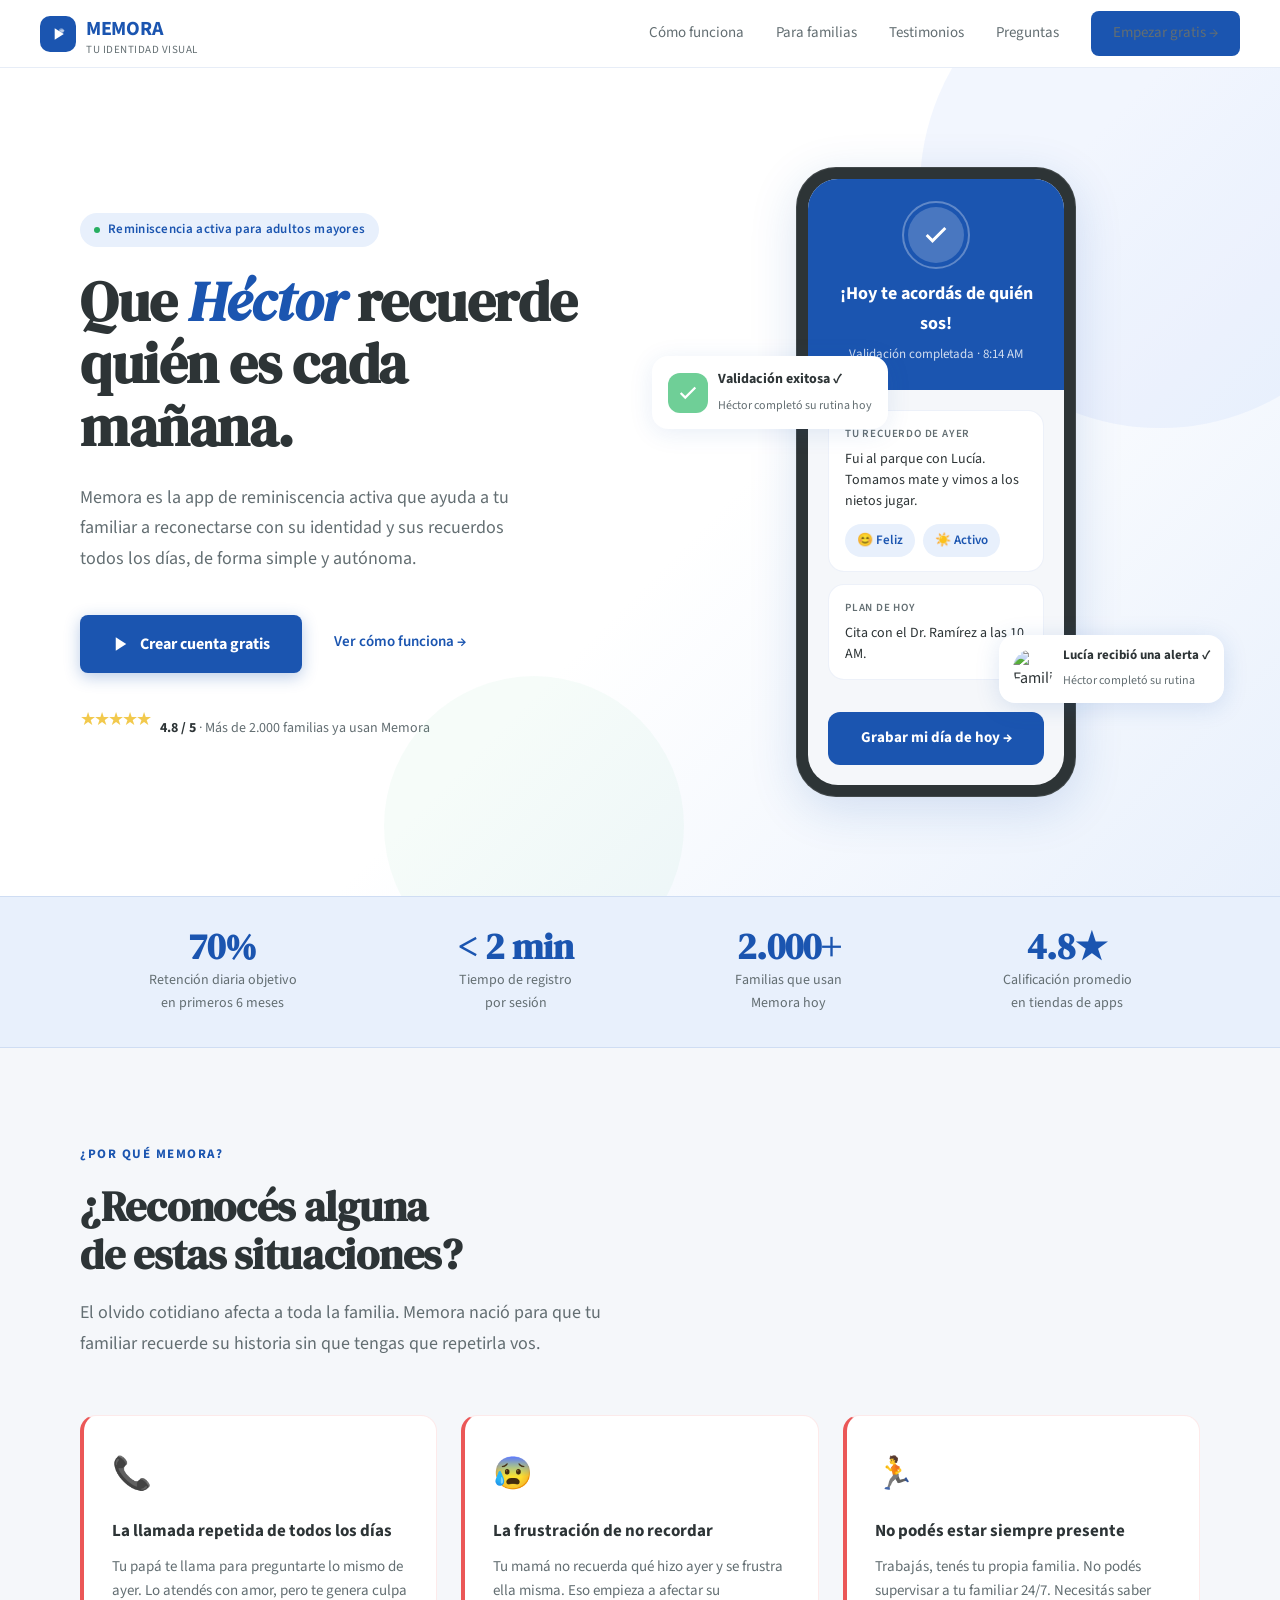
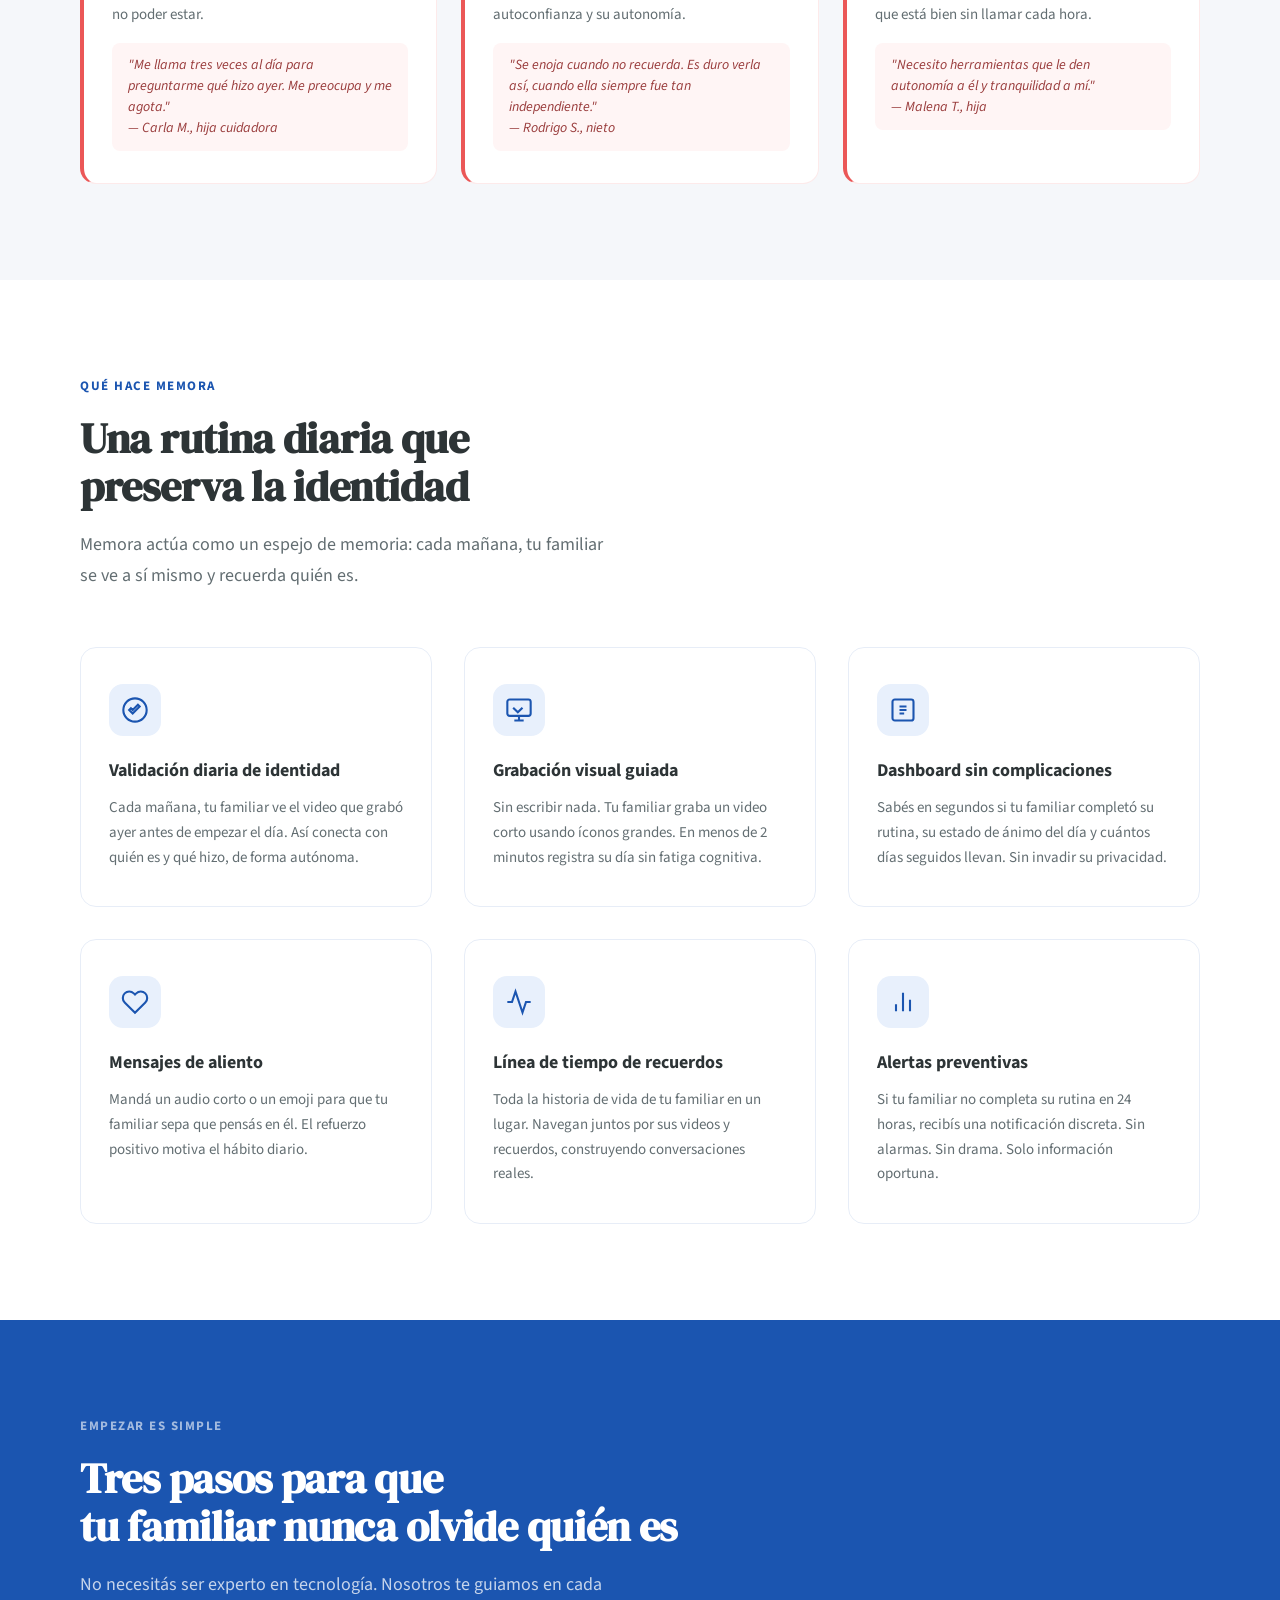
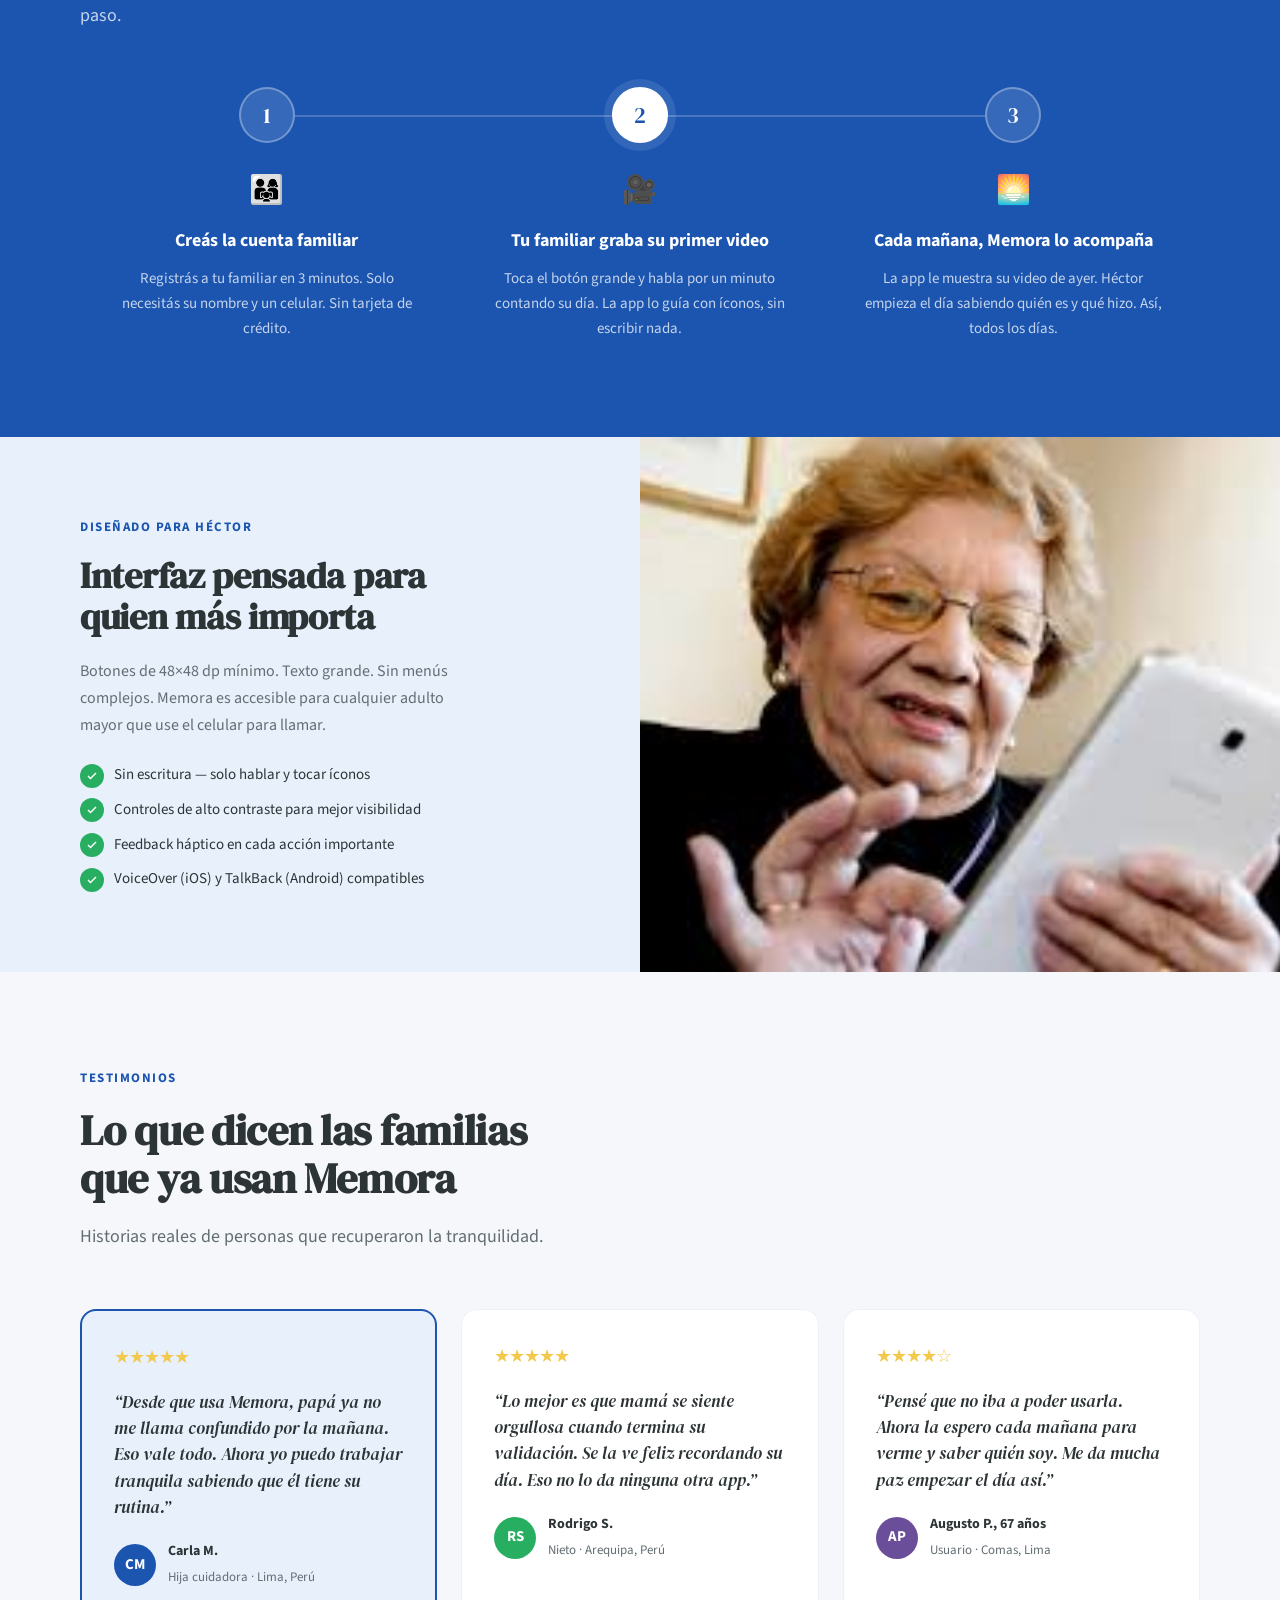
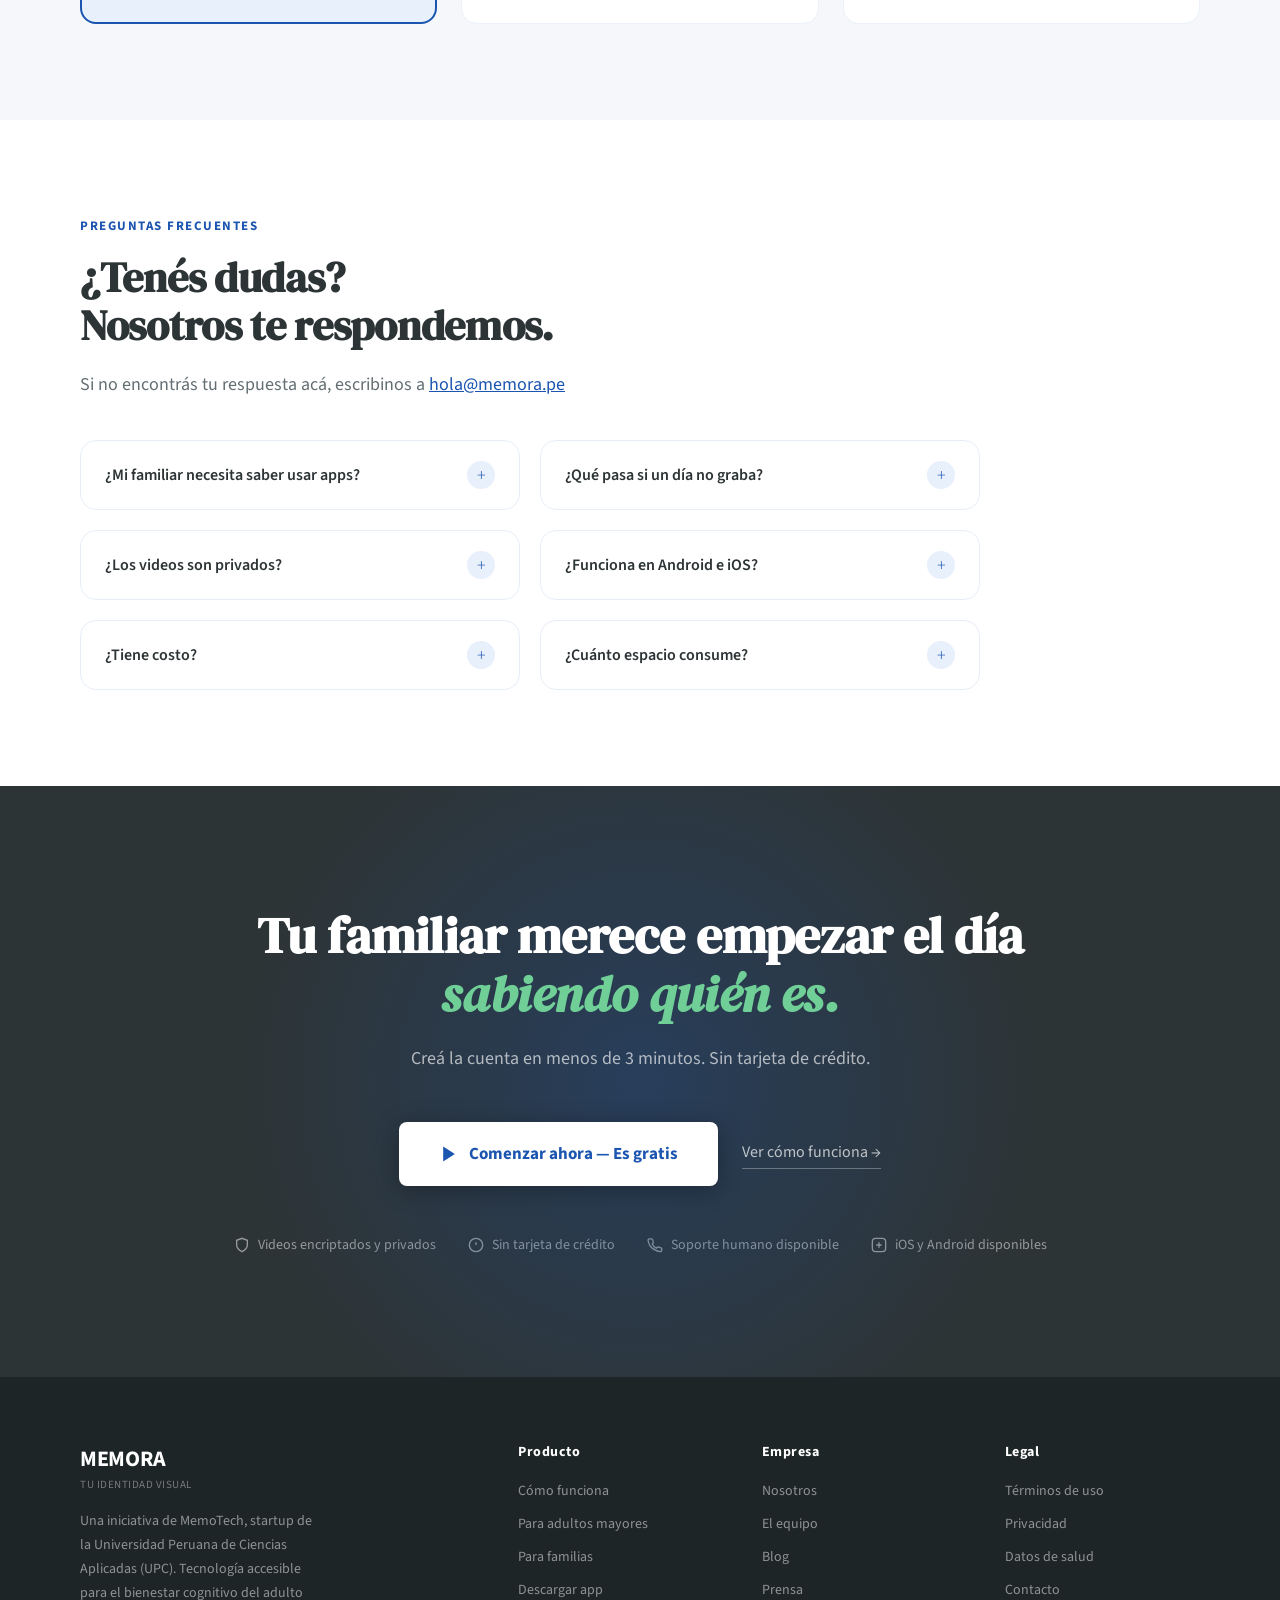
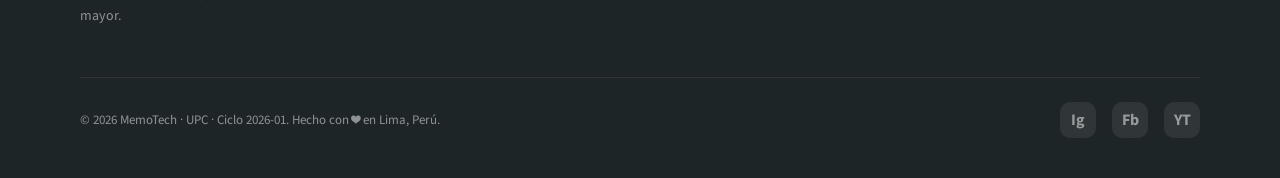
==== commit 9dbd62c5: "Updated index.html" ====
--- a/public/index.html
+++ b/public/index.html
@@ -297,7 +297,7 @@
   </div>
   <div style="position: relative; overflow: hidden; min-height: 400px; background: #C8D8F0; display: flex; align-items: center; justify-content: center;">
     
-    <img src="images/adulto_celular.jpg" 
+    <img src="assets/images/adulto_celular.jpg" 
        alt="Adulto mayor usando el celular con una sonrisa" 
        style="width:100%; height:100%; object-fit:cover; object-position: center top;">
   </div>
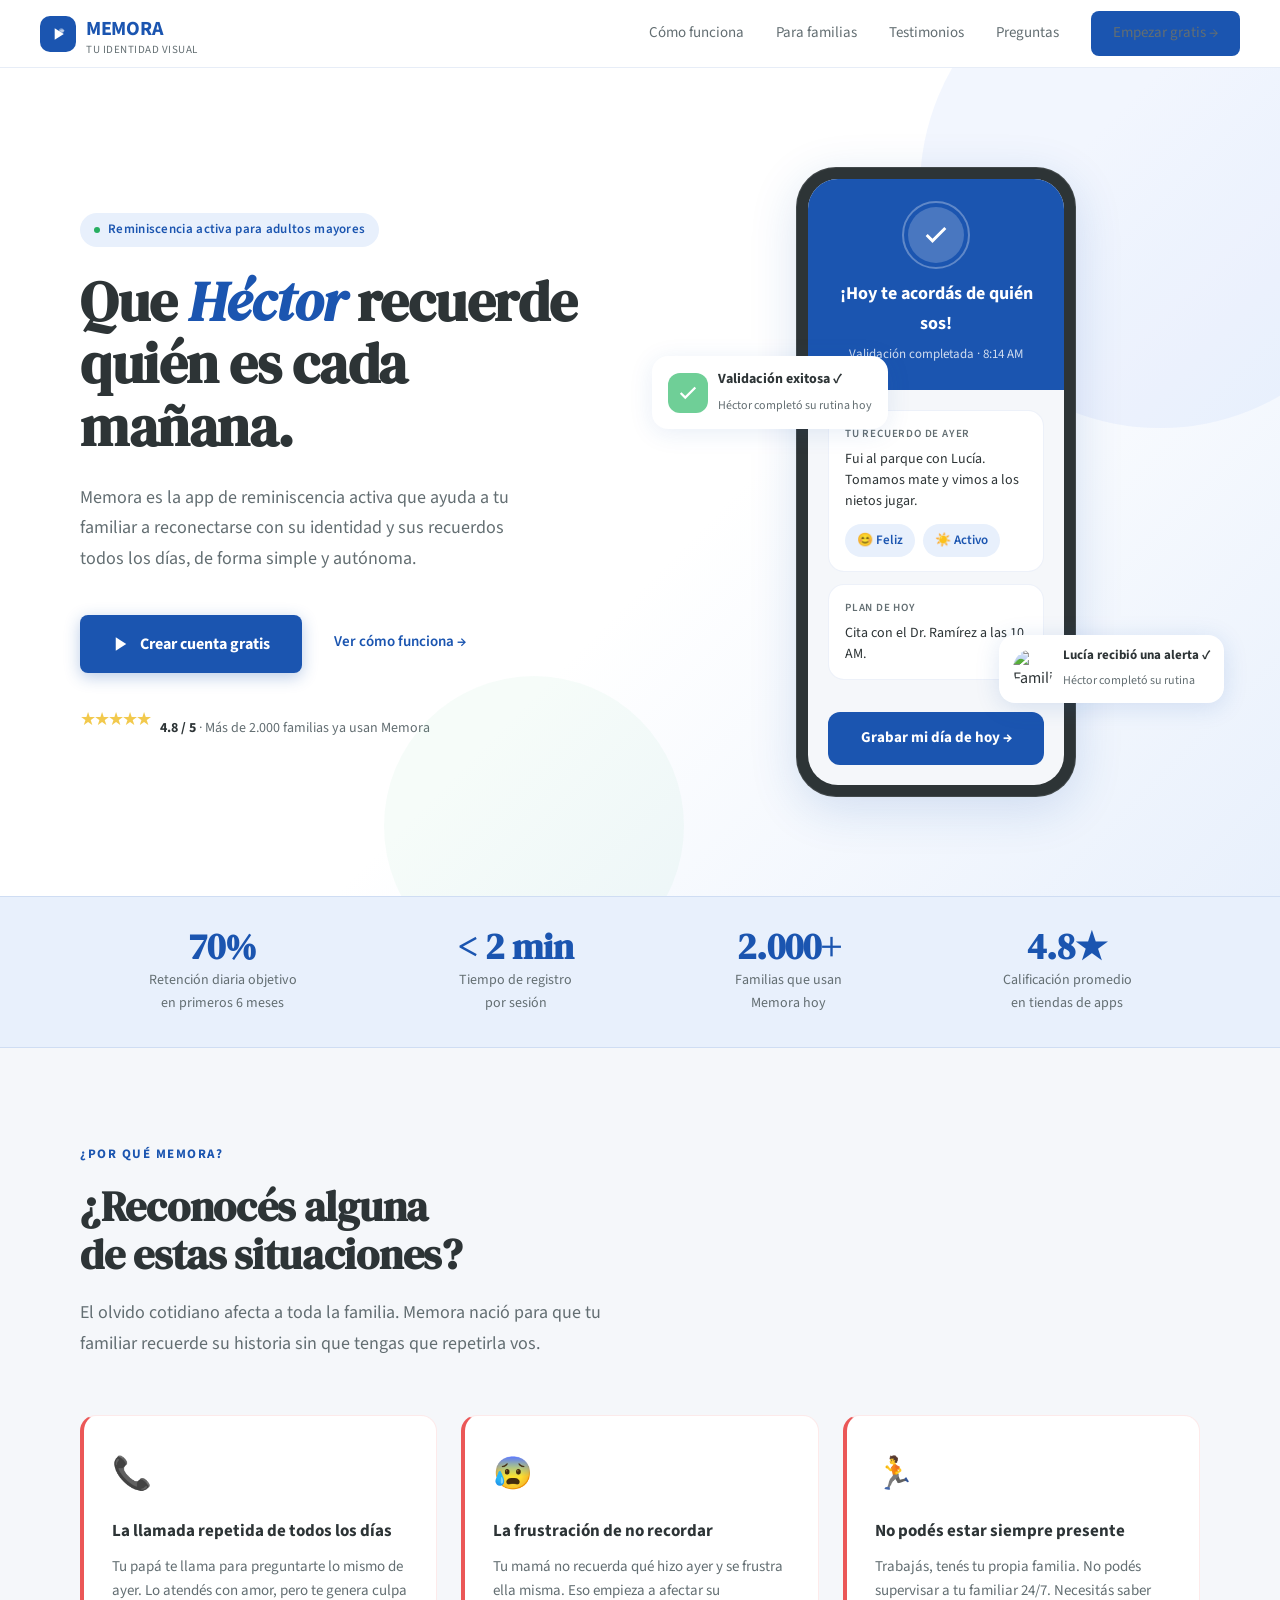
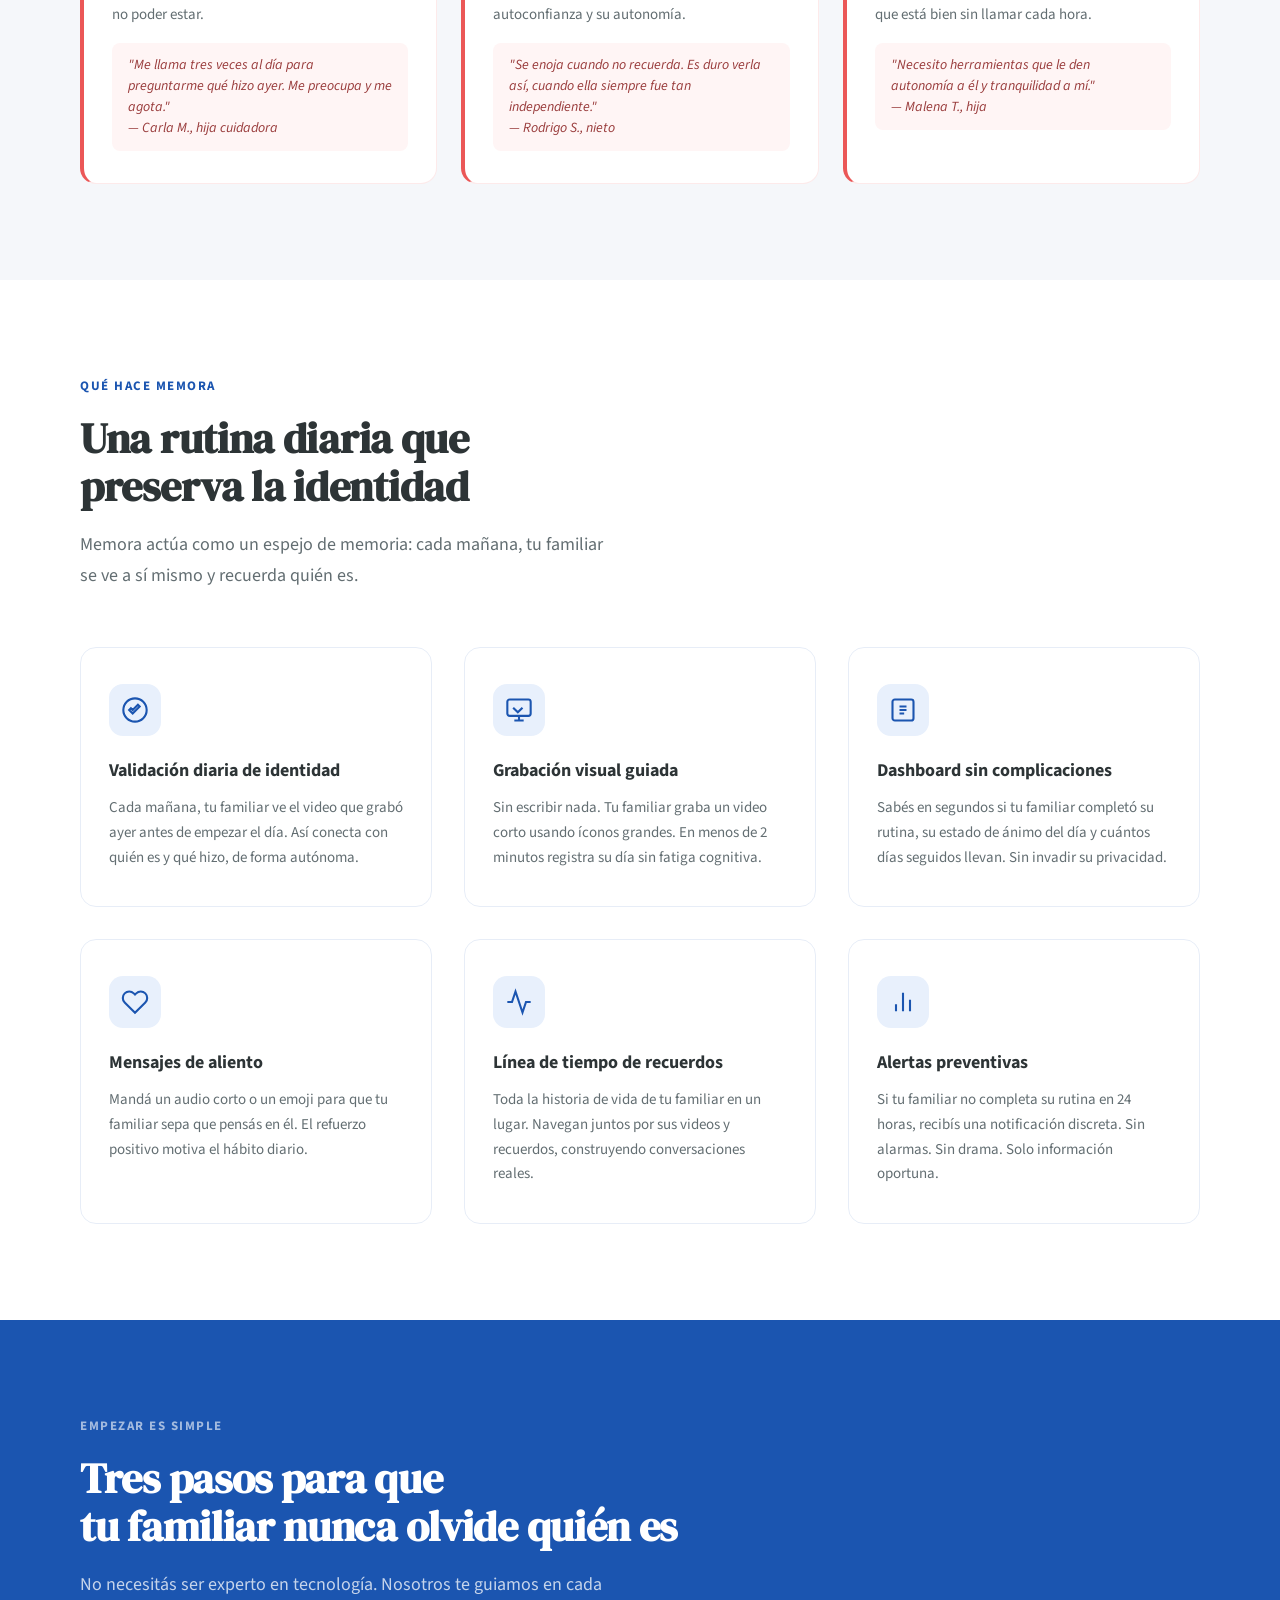
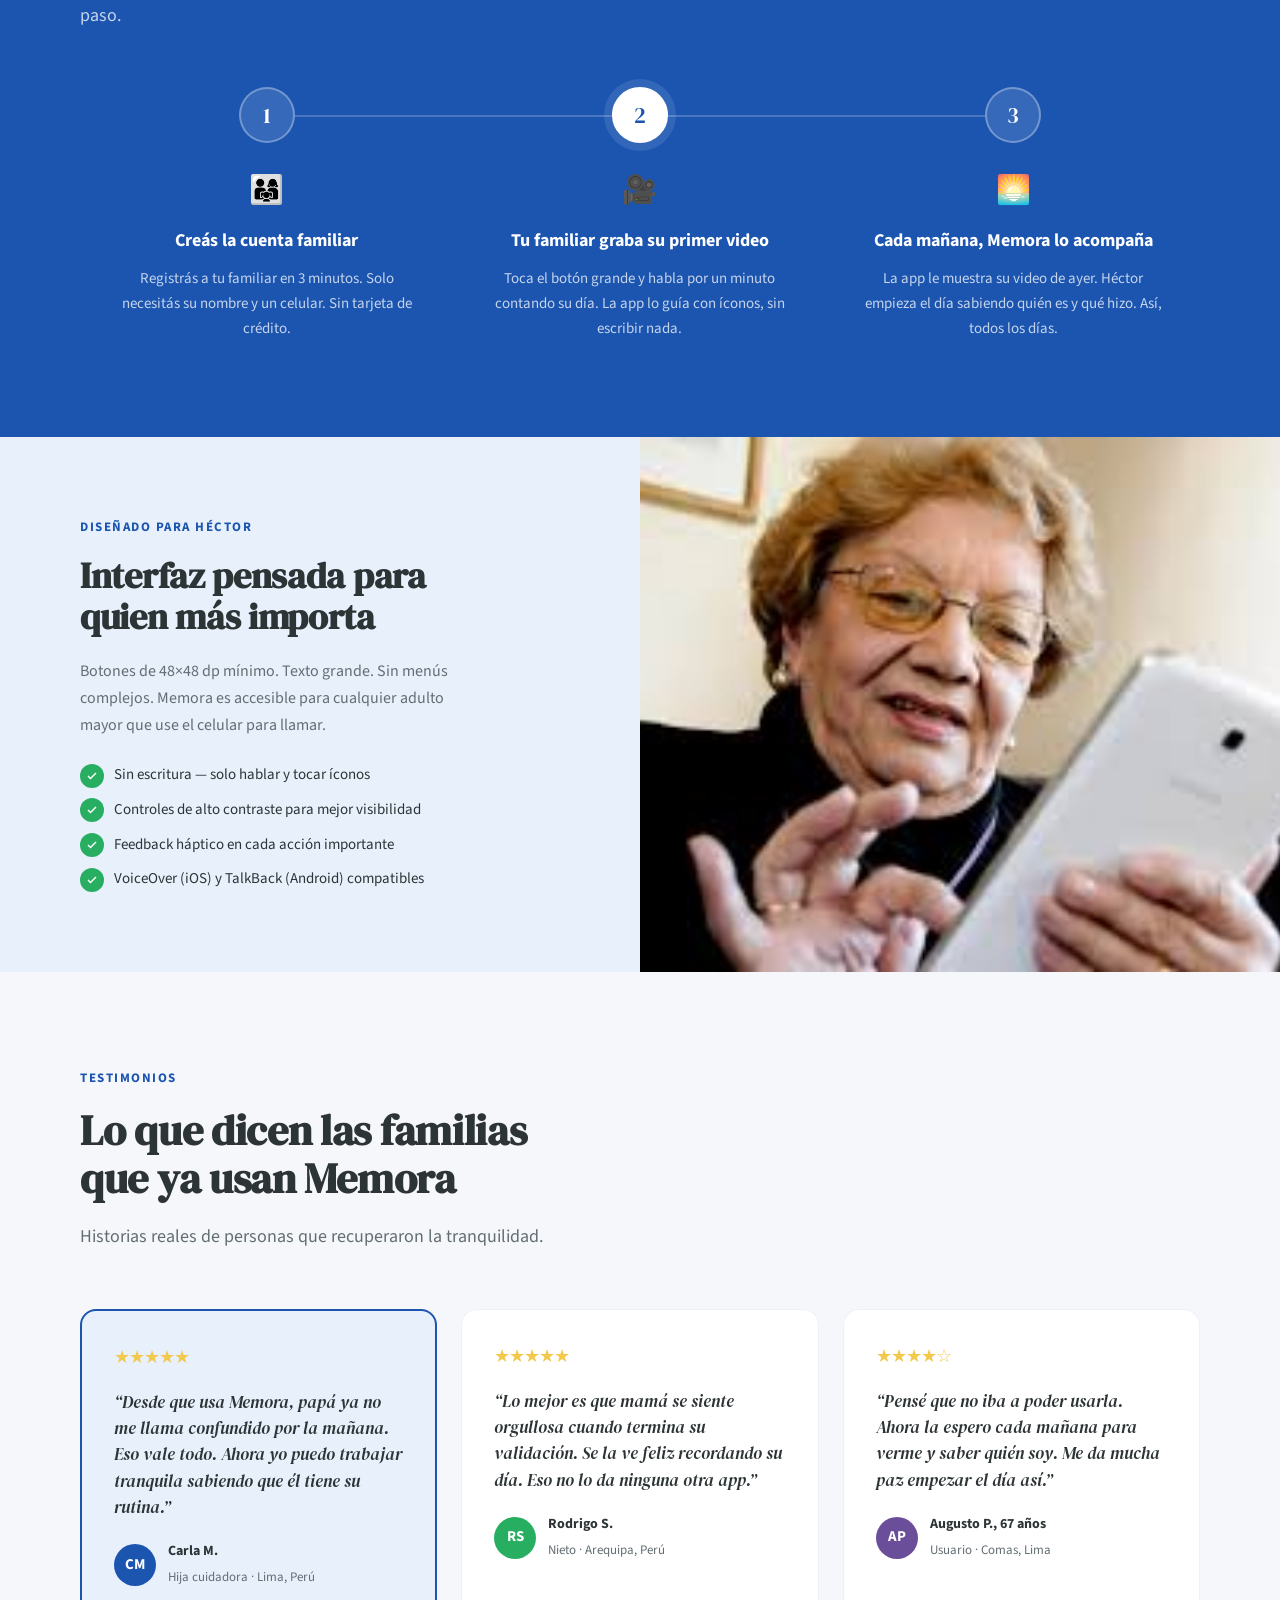
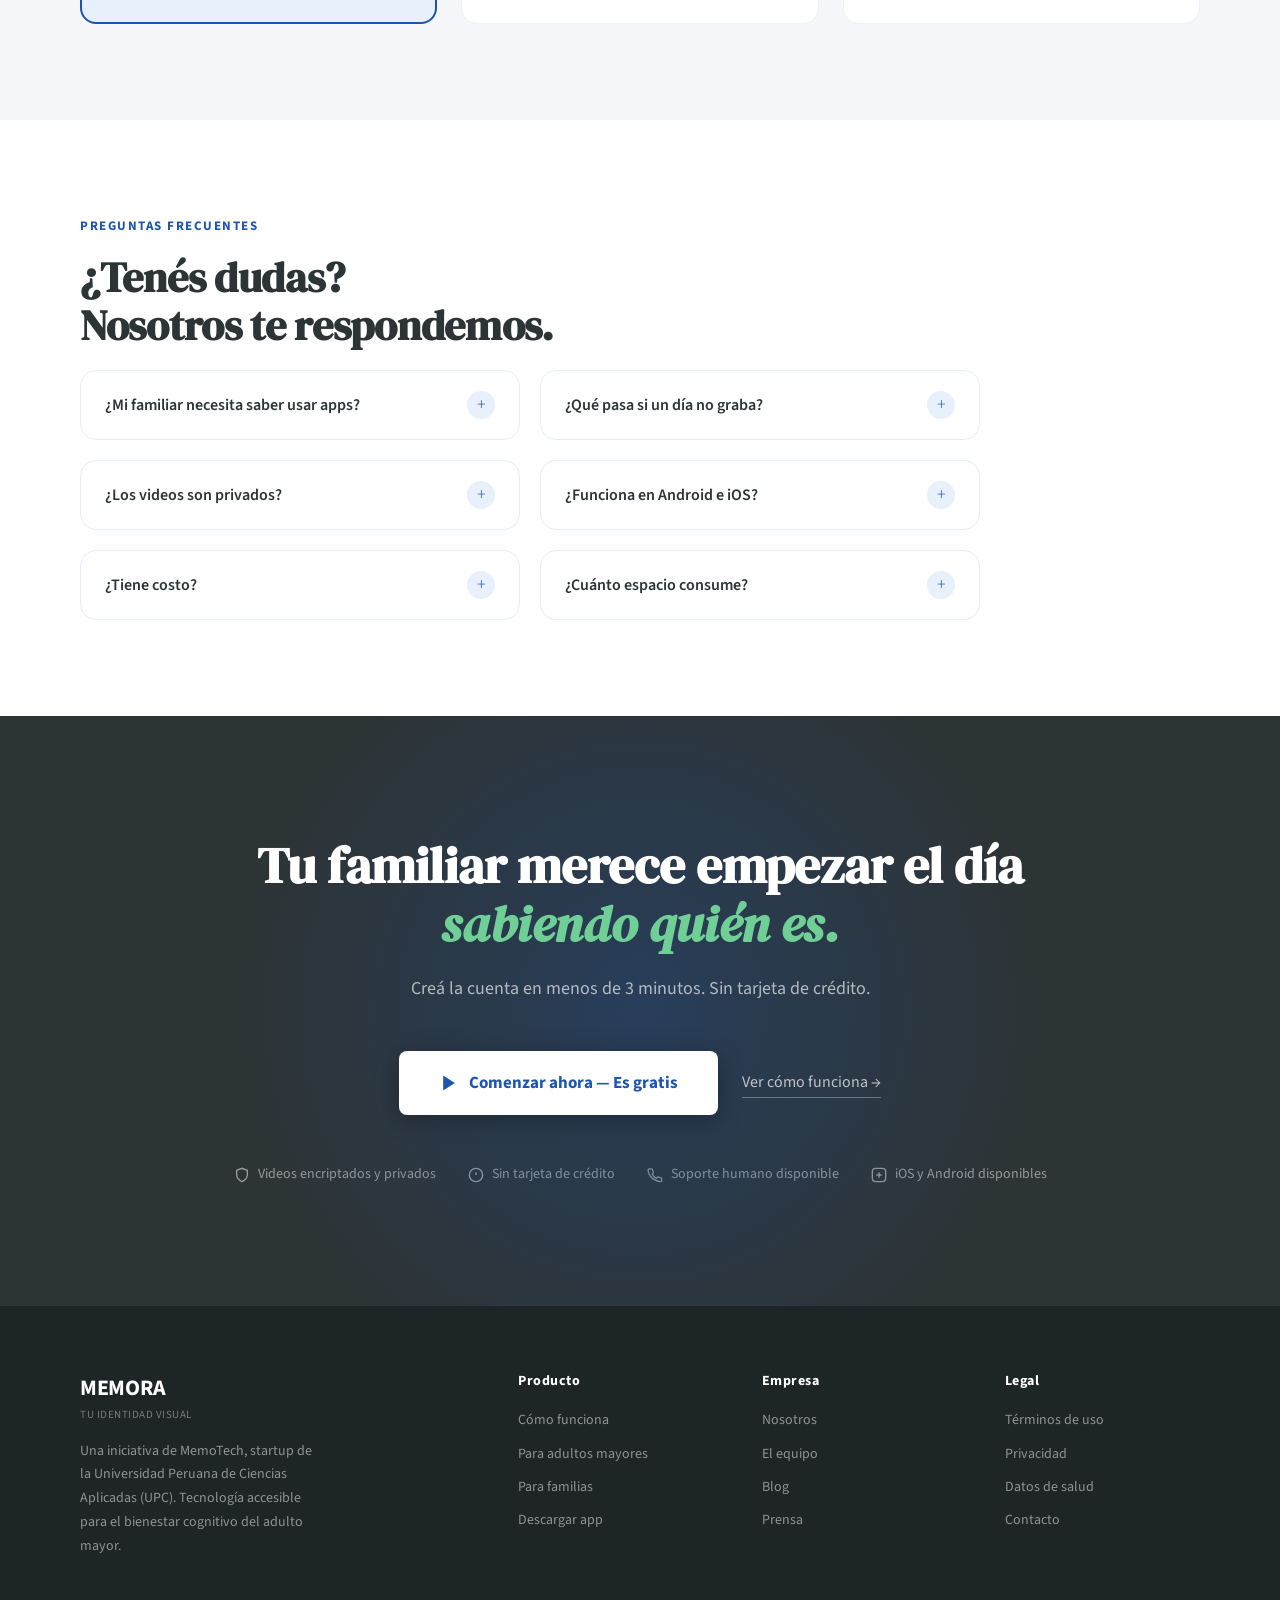
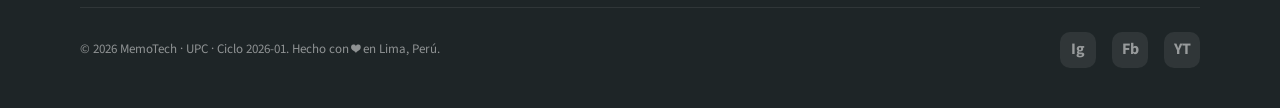
==== commit c9f38bd7: "Updated index.html" ====
--- a/public/index.html
+++ b/public/index.html
@@ -356,8 +356,6 @@
 <section class="faq" id="faq">
   <div class="section-eyebrow">Preguntas frecuentes</div>
   <h2 class="section-title">¿Tenés dudas?<br>Nosotros te respondemos.</h2>
-  <p class="section-sub" style="margin-bottom: 40px;">Si no encontrás tu respuesta acá, escribinos a <a href="mailto:hola@memora.pe" style="color: var(--blue);">hola@memora.pe</a></p>
-
   <div class="faq-grid">
     <div class="faq-item" onclick="toggleFaq(this)">
       <button class="faq-q">¿Mi familiar necesita saber usar apps?<span class="toggle">+</span></button>
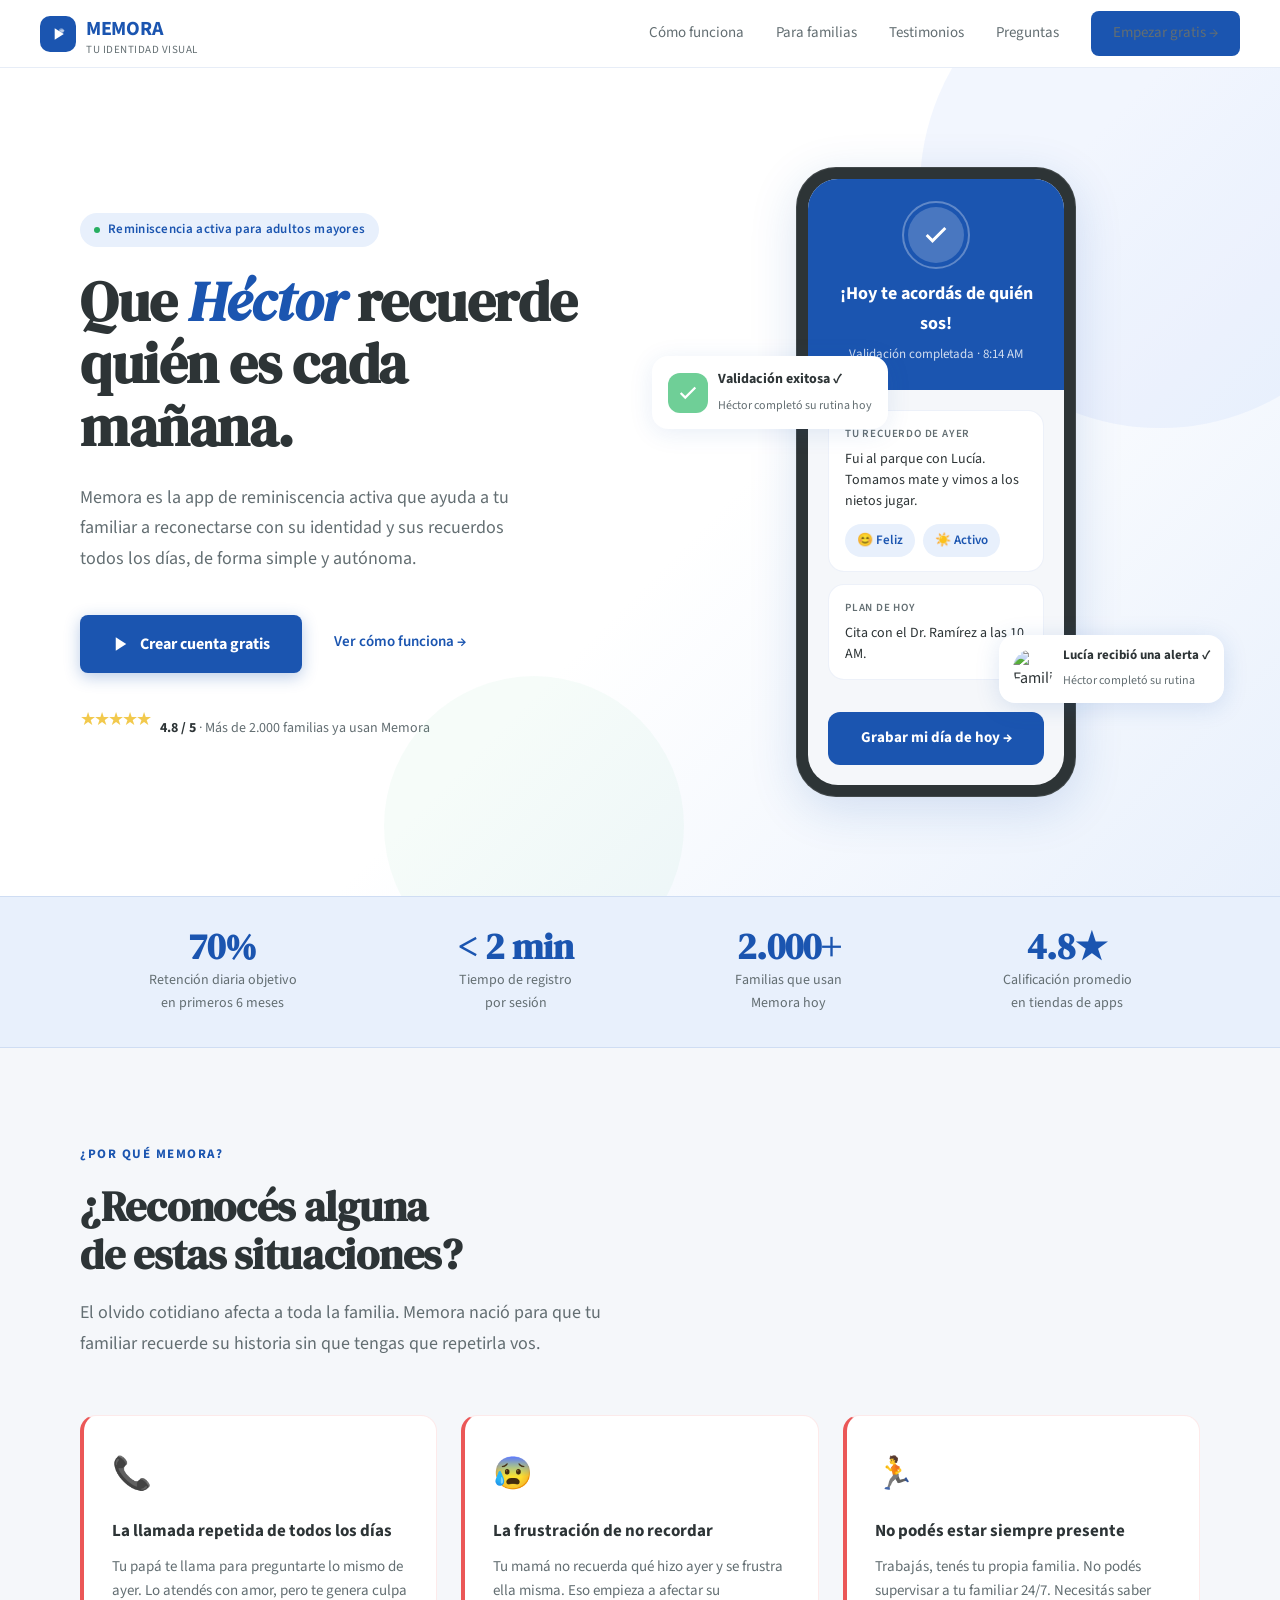
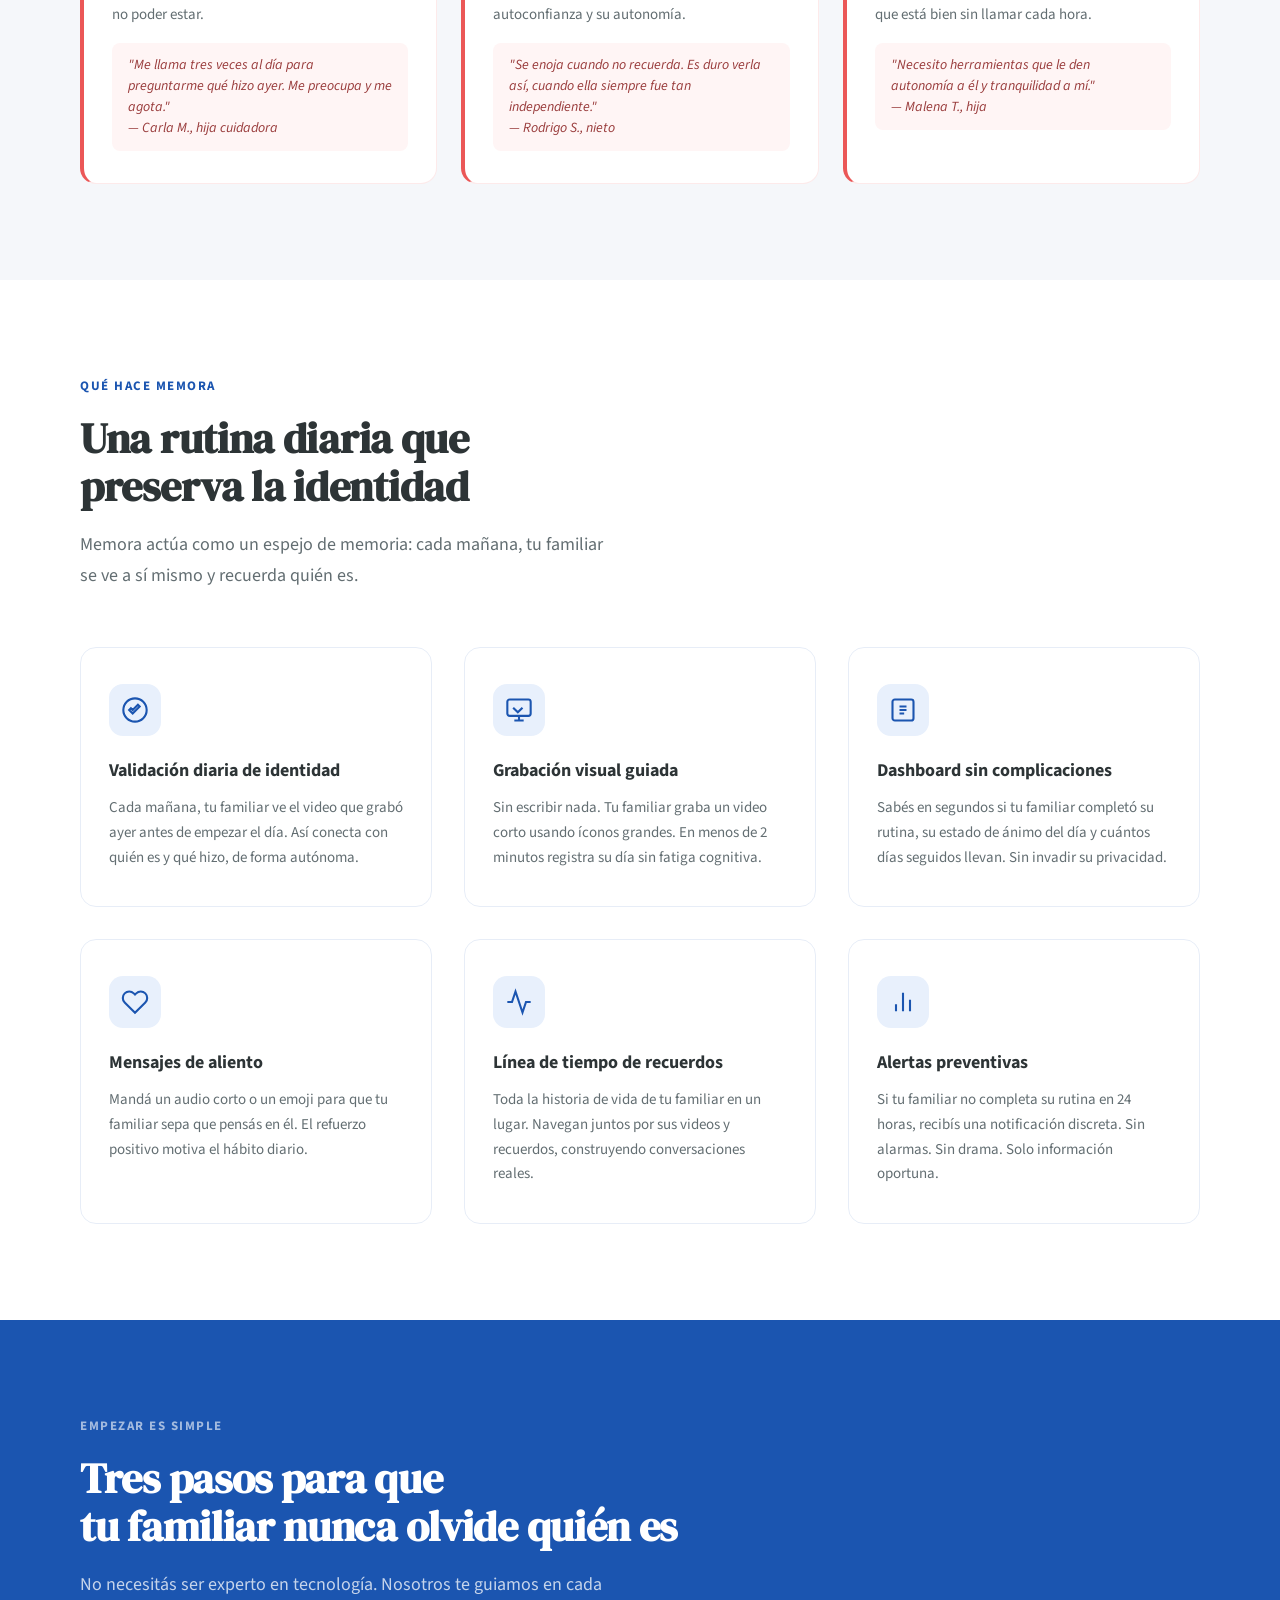
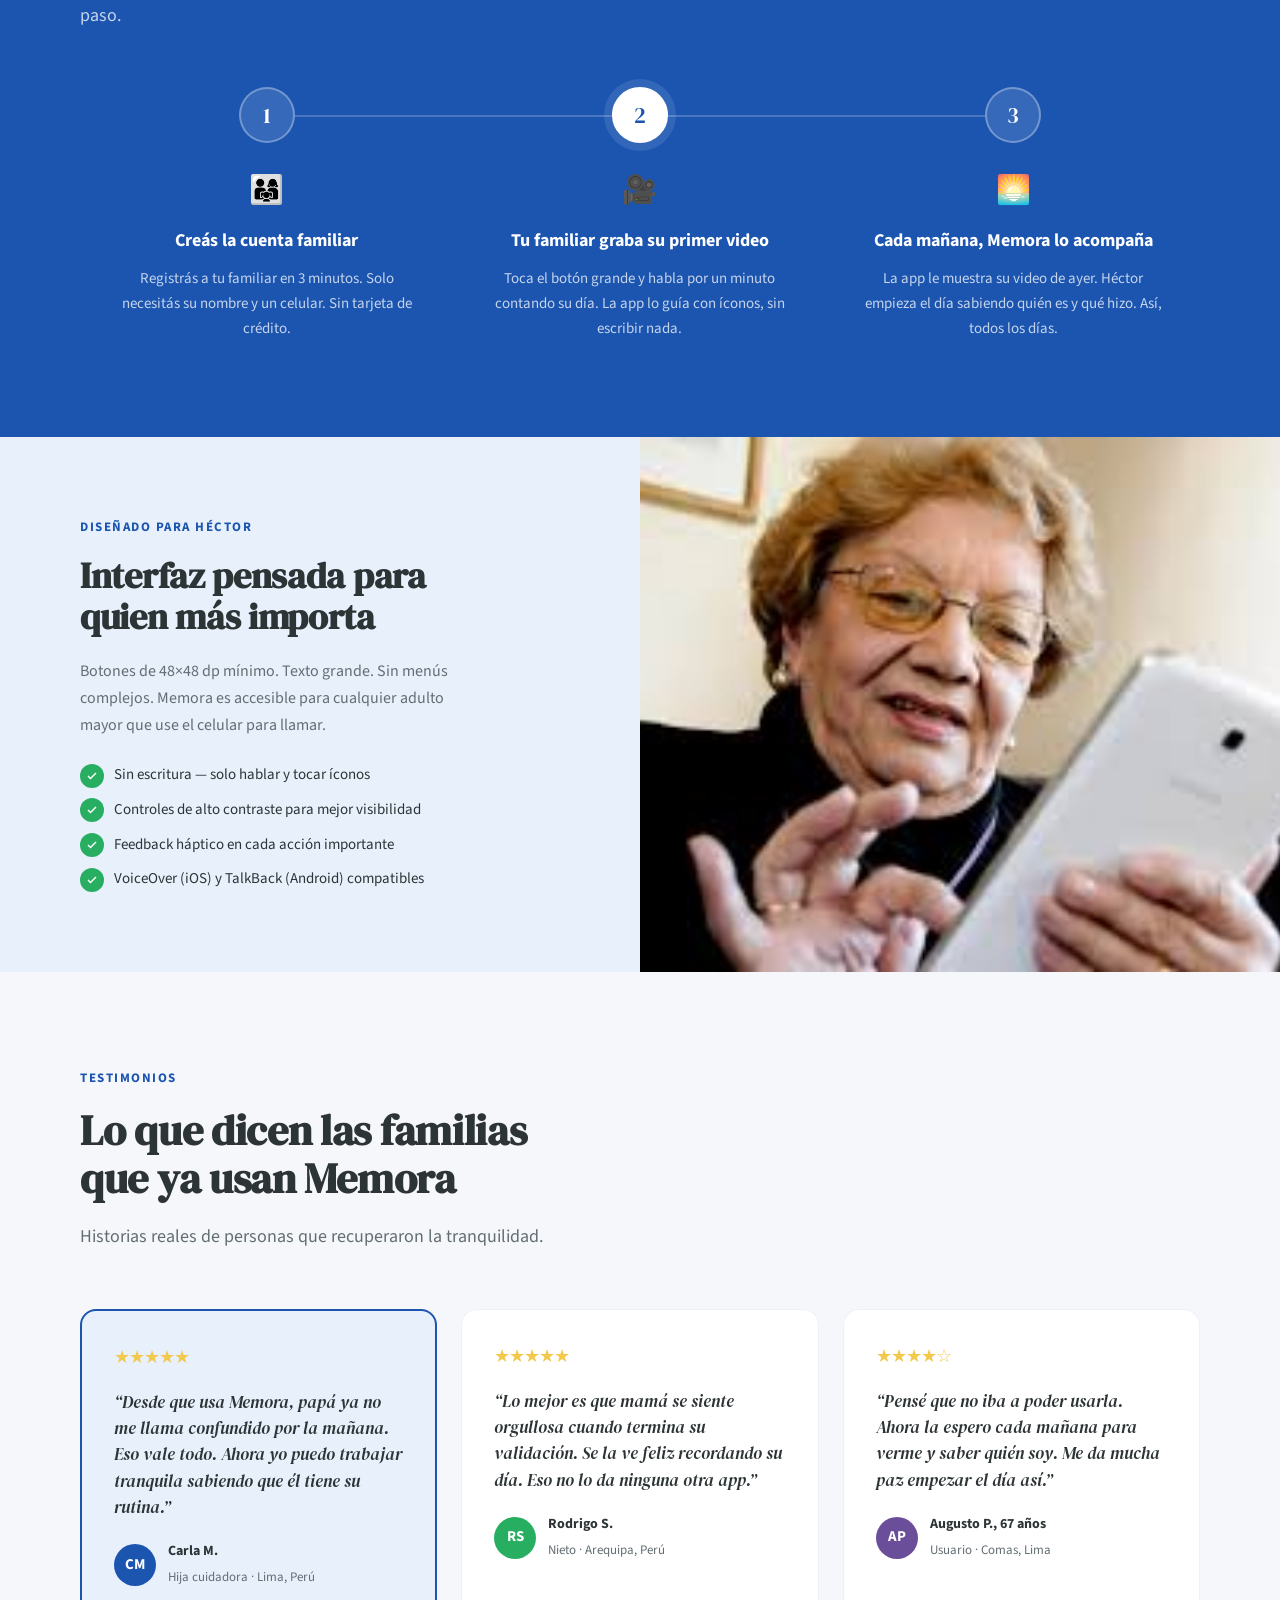
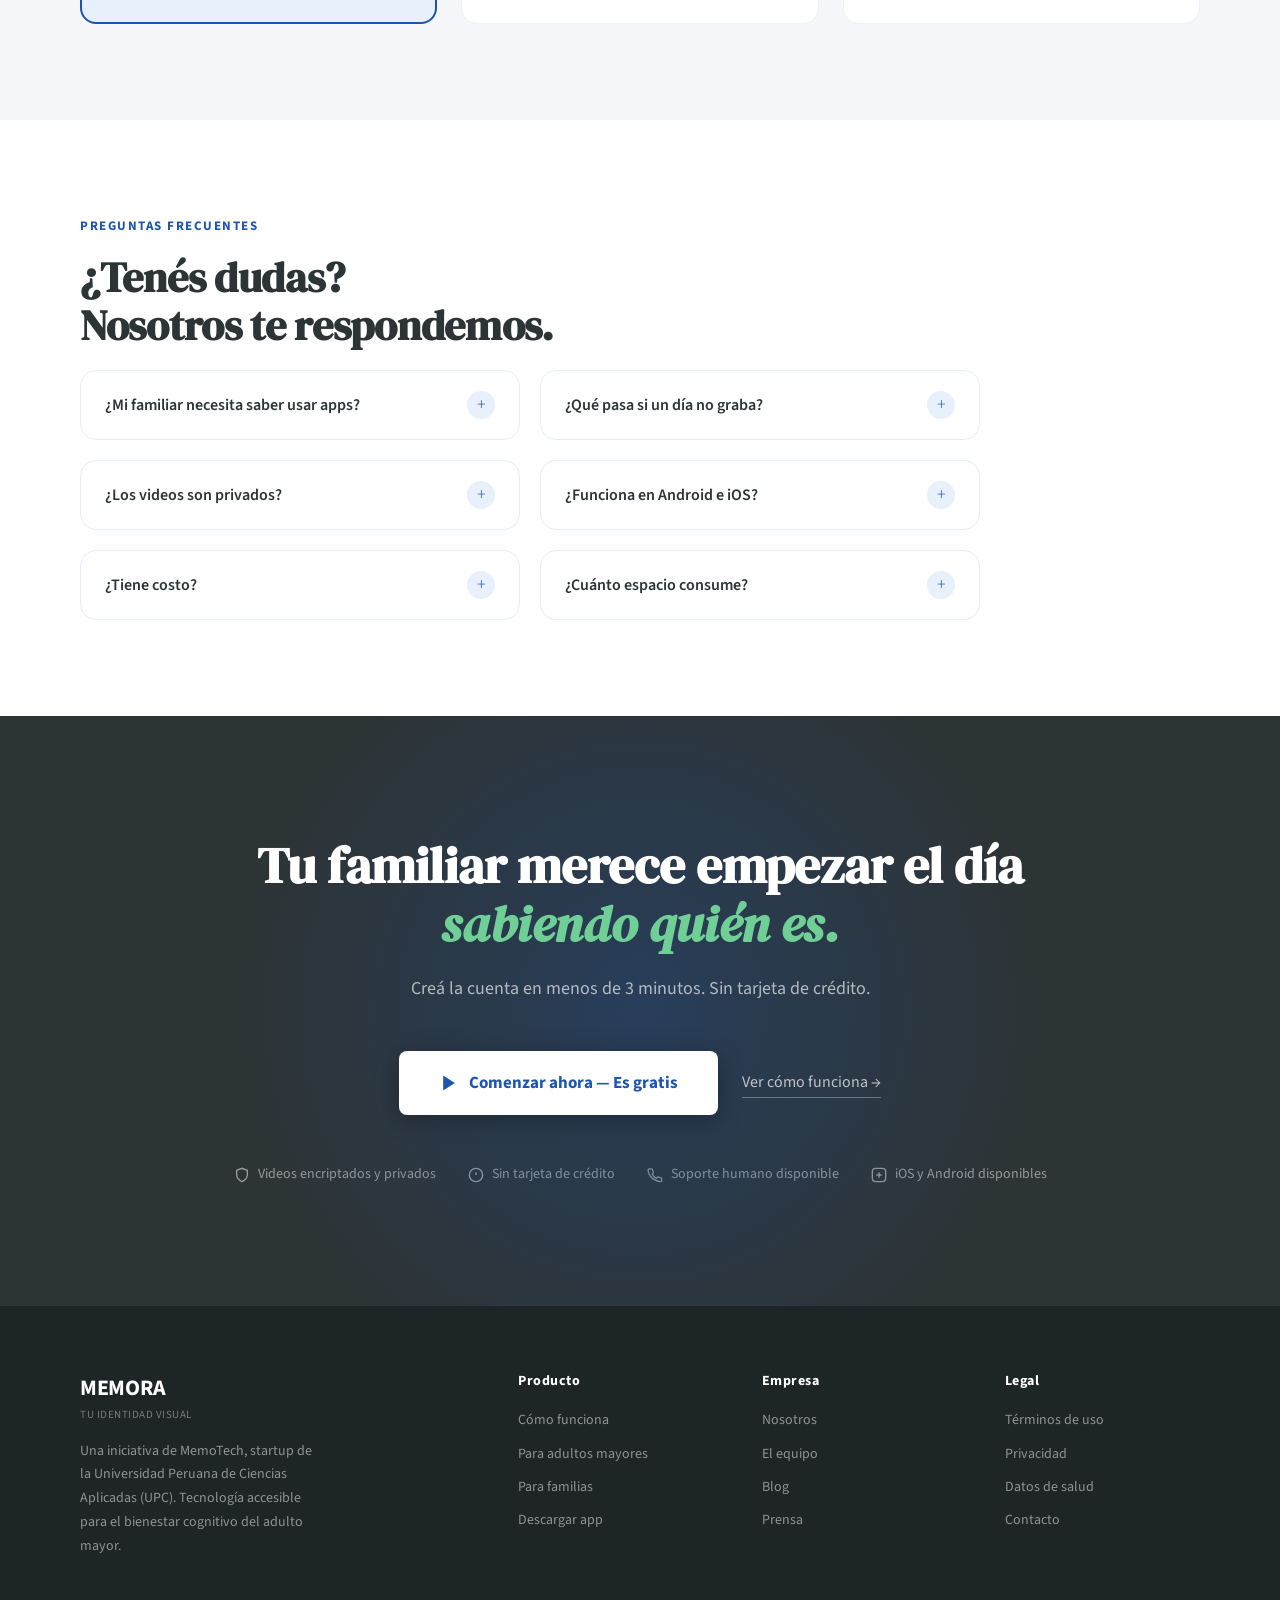
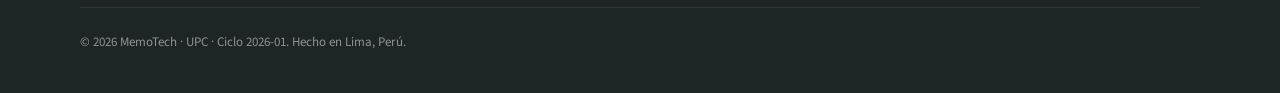
==== commit 5f79abb4: "Updated index.html" ====
--- a/public/index.html
+++ b/public/index.html
@@ -450,12 +450,7 @@
     </div>
   </div>
   <div class="footer-bottom">
-    <p>© 2026 MemoTech · UPC · Ciclo 2026-01. Hecho con ❤ en Lima, Perú.</p>
-    <div class="footer-socials">
-      <a href="#" title="Instagram">Ig</a>
-      <a href="#" title="Facebook">Fb</a>
-      <a href="#" title="YouTube">YT</a>
-    </div>
+    <p>© 2026 MemoTech · UPC · Ciclo 2026-01. Hecho en Lima, Perú.</p>
   </div>
 </footer>
 
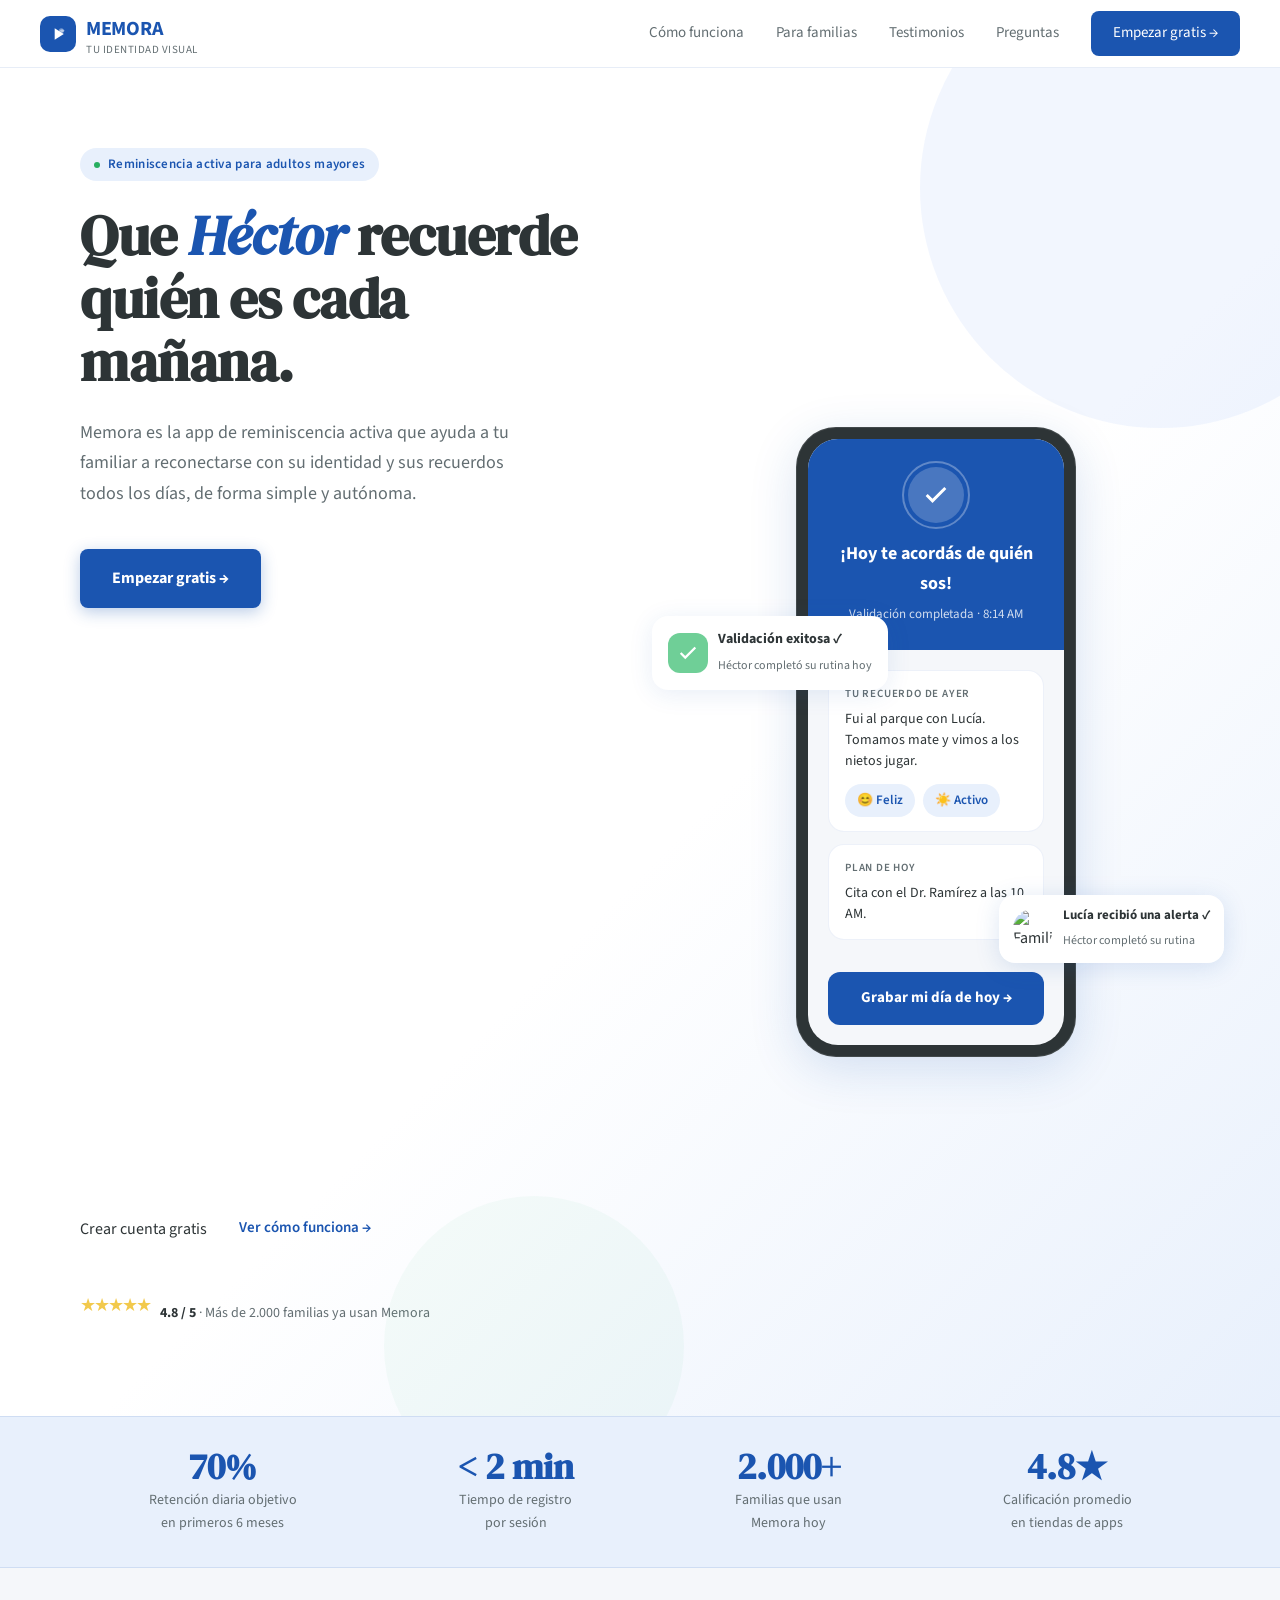
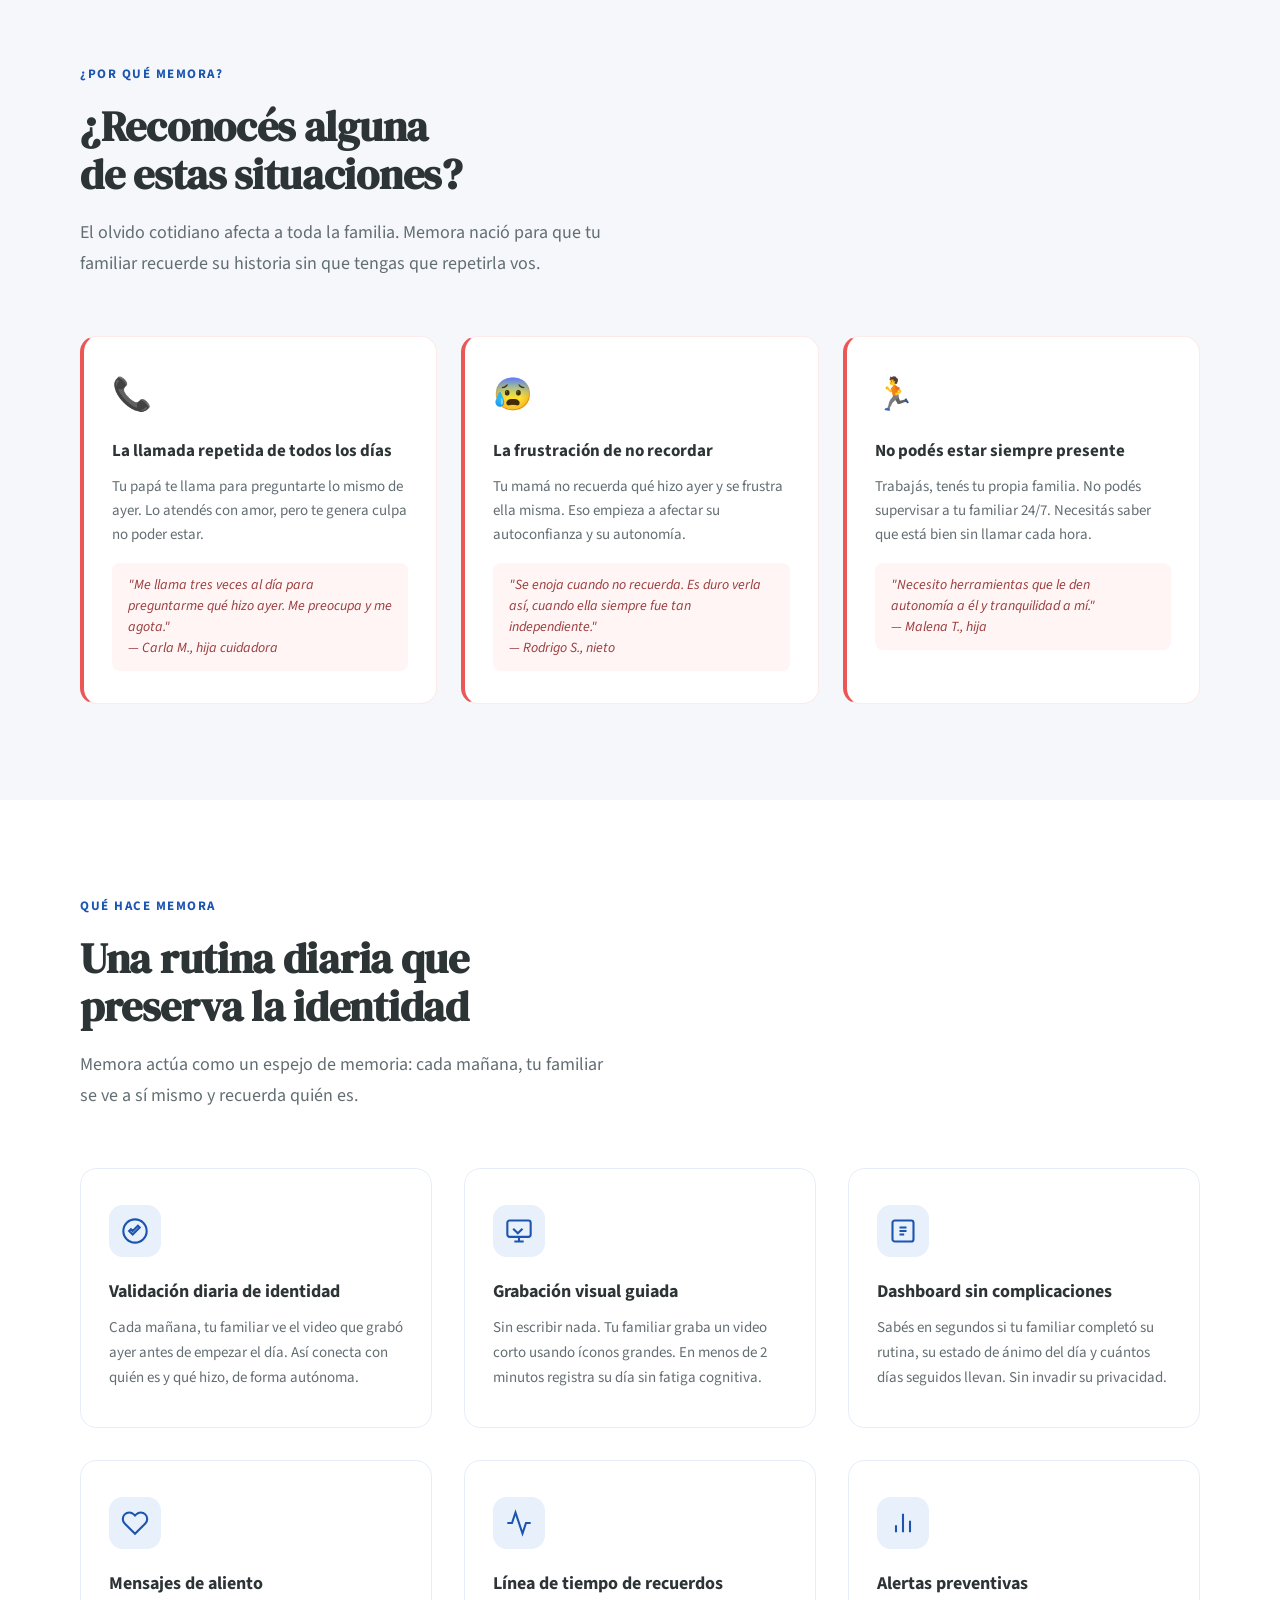
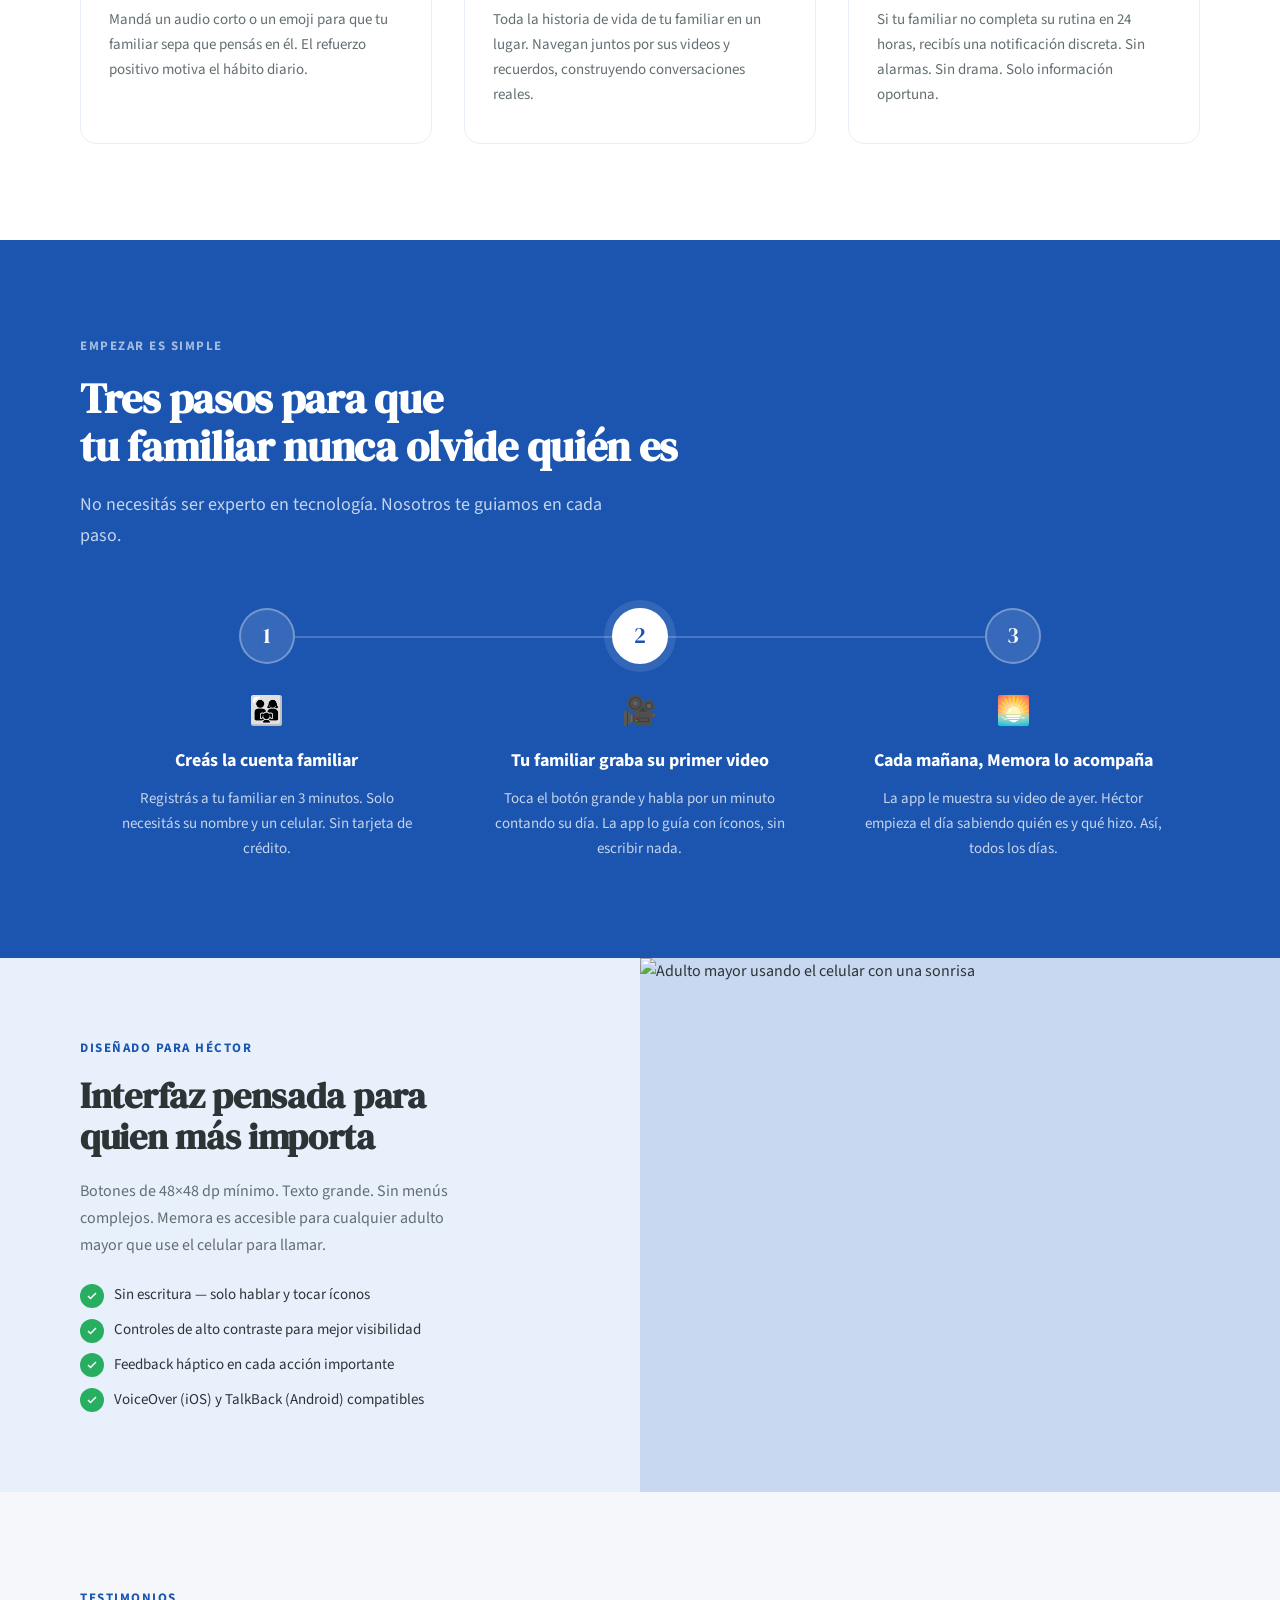
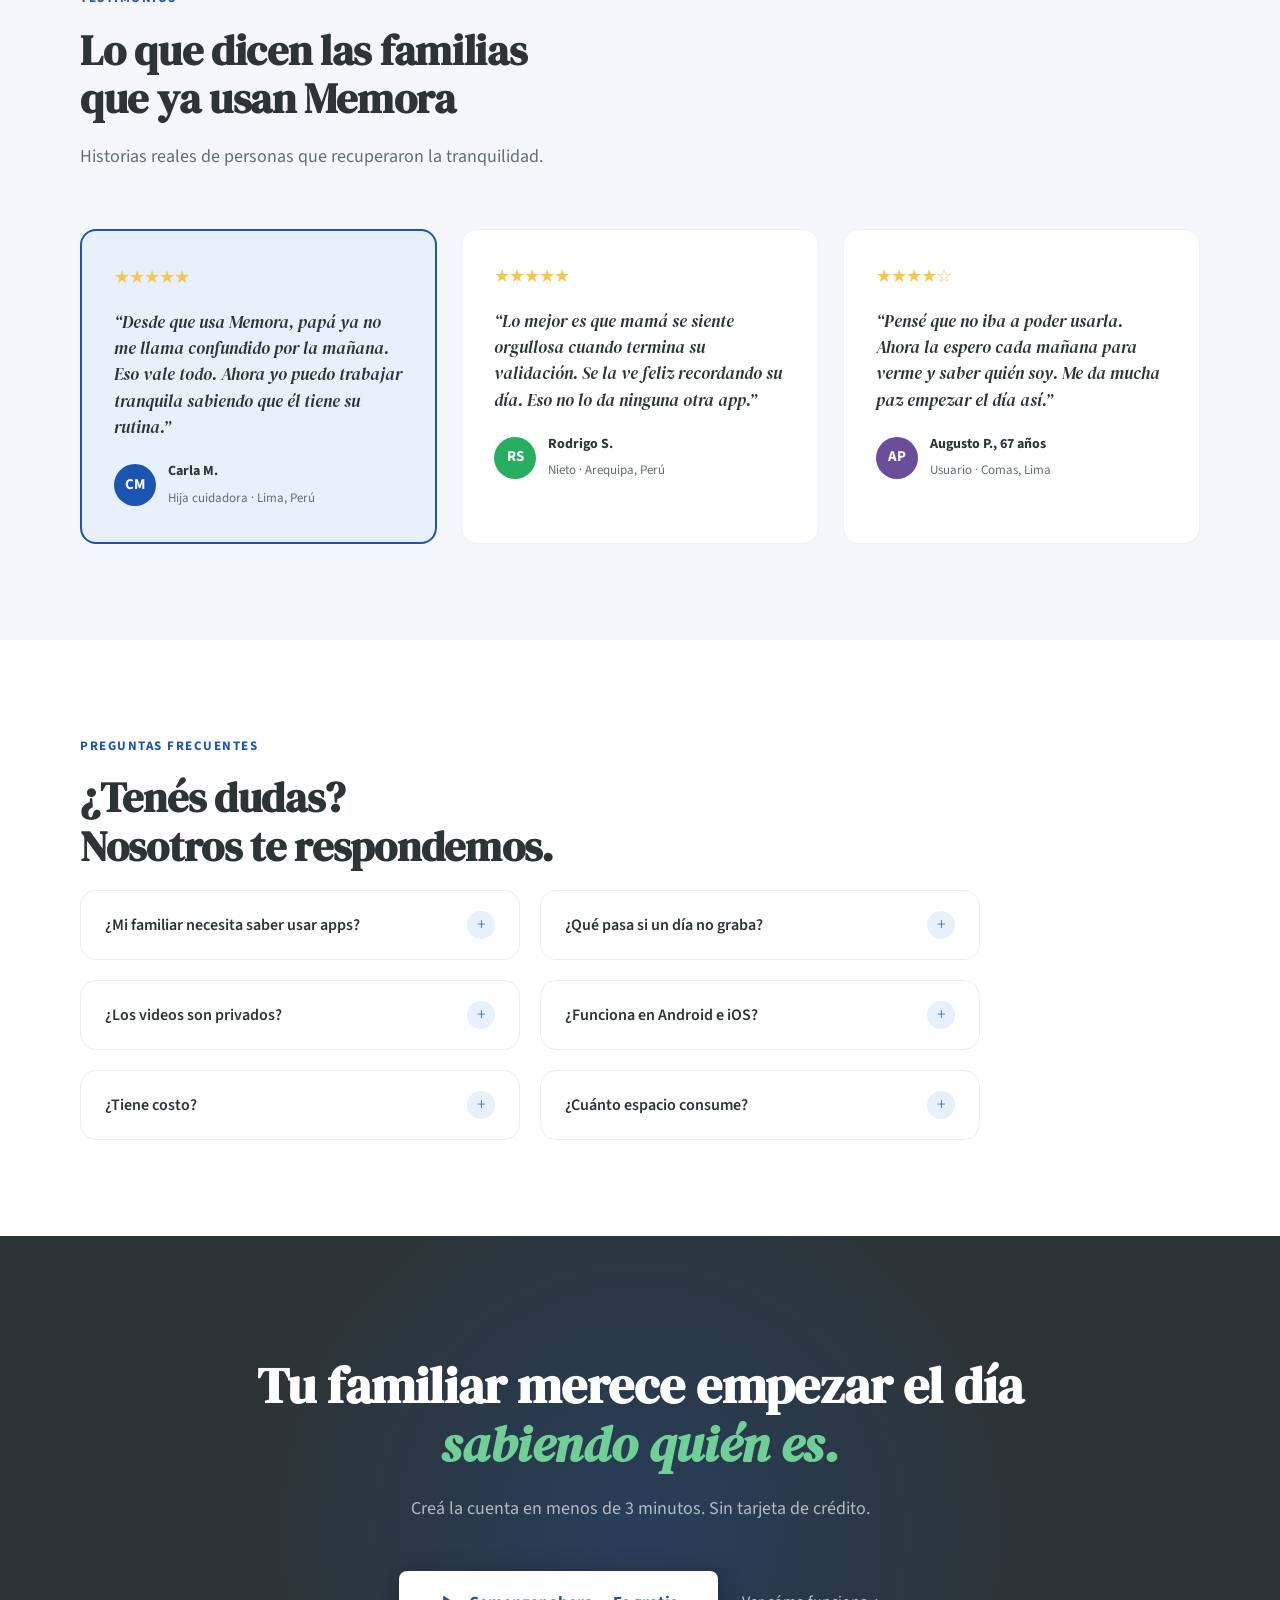
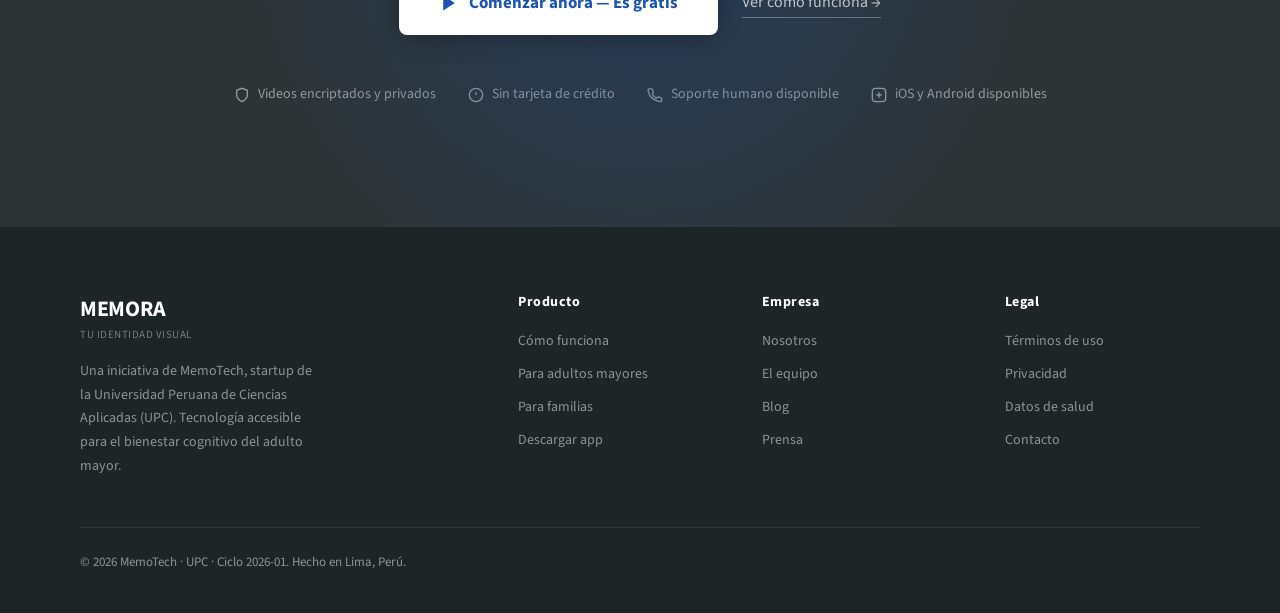
==== commit 69da6e23: "Added sign in" ====
--- a/public/index.html
+++ b/public/index.html
@@ -10,6 +10,7 @@
 
 </head>
 <body>
+<div id="landing-view">
 
 <!-- ══════════════════════════════════════════════
      NAV
@@ -36,7 +37,9 @@
     <a href="#familias" class="nav-link-item">Para familias</a>
     <a href="#testimonios" class="nav-link-item">Testimonios</a>
     <a href="#faq" class="nav-link-item">Preguntas</a>
-    <a href="#cta" class="btn-nav">Empezar gratis →</a>
+   <!-- <a href="#cta" class="btn-nav">Empezar gratis →</a>*/-->
+    <!-- <a href="#login-view" class="btn-nav">Empezar gratis →</a>/-->
+    <a href="#login-view" class="btn-nav" style="background-color: var(--blue); color: white;">Empezar gratis &rarr;</a>
   </div>
 </nav>
 
@@ -56,7 +59,9 @@
       Memora es la app de reminiscencia activa que ayuda a tu familiar a reconectarse con su identidad y sus recuerdos todos los días, de forma simple y autónoma.
     </p>
     <div class="hero-ctas fade-up d4">
-      <a href="#cta" class="btn-primary">
+      <!-- <a href="#cta" class="btn-primary">-->
+        <!-- <a href="#login-view" class="btn-primary"></a>-->
+         <a href="#login-view" class="btn-primary">Empezar gratis &rarr;</a>
         <svg viewBox="0 0 24 24" fill="white"><path d="M5 3l14 9-14 9V3z"/></svg>
         Crear cuenta gratis
       </a>
@@ -391,7 +396,8 @@
   <h2>Tu familiar merece empezar el día<br><em>sabiendo quién es.</em></h2>
   <p>Creá la cuenta en menos de 3 minutos. Sin tarjeta de crédito.</p>
   <div class="cta-btns">
-    <a href="#" class="btn-cta-primary">
+    <!-- <a href="#" class="btn-cta-primary"> -->
+      <a href="#login-view" class="btn-cta-primary">
       <svg width="20" height="20" viewBox="0 0 24 24" fill="var(--blue)"><path d="M5 3l14 9-14 9V3z"/></svg>
       Comenzar ahora — Es gratis
     </a>
@@ -453,7 +459,136 @@
     <p>© 2026 MemoTech · UPC · Ciclo 2026-01. Hecho en Lima, Perú.</p>
   </div>
 </footer>
-
+</div> <!-- Cierre de #landing-view -->
+
+<!-- ==========================================
+     PANTALLA 2: FACHADA DEL LOGIN
+     ========================================== -->
+<div id="login-view" class="auth-container">
+    <div class="auth-card">
+        <h2>MEMORA</h2>
+        <p style="color: var(--text-sec); margin-bottom: 20px;">Ingresa tus datos para continuar</p>
+        <form onsubmit="return false;">
+            <input type="email" placeholder="Correo electrónico">
+            <input type="password" placeholder="Contraseña">
+            <!-- Al darle clic a este botón, saltamos al Home mediante el numeral #home-view -->
+            <a href="#home-view" class="btn-fake-submit">Ingresar</a>
+        </form>
+        <p style="margin-top: 1.5rem; font-size: 0.9rem; color: var(--text-sec);">
+            ¿No tienes cuenta? <a href="#login-view" style="color: var(--blue); font-weight: 600;">Regístrate aquí</a>
+        </p>
+    </div>
+</div>
+
+<!-- ==========================================
+     PANTALLA 3: VISTA HOME (Mockup 1 Adulto Mayor)
+     ========================================== -->
+<div id="home-view" class="app-layout" style="display: none; background: var(--bg); min-height: 100vh;">
+    <!-- Menú lateral fijo -->
+    <aside class="sidebar" style="width: 260px; background: white; border-right: 1px solid rgba(27,85,176,.1); padding: 2rem; position: fixed; height: 100vh;">
+        <div class="logo-wordmark" style="font-size: 24px; margin-bottom: 2.5rem; display: block;">MEMORA</div>
+        <nav style="display: flex; flex-direction: column; gap: 8px;">
+            <a href="#home-view" style="background: var(--blue); color: white; padding: 12px 16px; border-radius: var(--radius-sm); text-decoration: none; font-weight: 600;">🏠 Inicio</a>
+            <a href="#recuerdos-view" style="color: var(--text-sec); padding: 12px 16px; text-decoration: none; font-weight: 600;">💙 Recuerdos</a>
+            <a href="#home-view" style="color: var(--text-sec); padding: 12px 16px; text-decoration: none; font-weight: 600;">👥 Familia</a>
+            <a href="#home-view" style="color: var(--text-sec); padding: 12px 16px; text-decoration: none; font-weight: 600;">⚡ Actividades</a>
+            <a href="#home-view" style="color: var(--text-sec); padding: 12px 16px; text-decoration: none; font-weight: 600;">👤 Perfil</a>
+        </nav>
+    </aside>
+
+    <!-- Contenido principal -->
+    <main class="app-content" style="margin-left: 260px; padding: 48px; display: flex; flex-direction: column; gap: 32px; width: calc(100% - 260px);">
+        
+        <div class="app-card" style="background: white; padding: 32px; border-radius: var(--radius-md); box-shadow: var(--shadow);">
+            <h3 style="color: var(--text); margin-bottom: 16px; font-size: 14px; text-transform: uppercase; letter-spacing: 1px;">RECUERDO DEL DÍA</h3>
+            <div style="background: var(--blue-pale); aspect-ratio: 16/9; border-radius: var(--radius-sm); display: flex; align-items: center; justify-content: center; max-width: 700px;">
+                <div style="width: 64px; height: 64px; background: var(--blue); color: white; border-radius: 50%; display: flex; align-items: center; justify-content: center; font-size: 24px; padding-left: 4px; box-shadow: 0 4px 12px rgba(27,85,176,.3);">▶</div>
+            </div>
+            <p style="margin-top: 16px; color: var(--text-sec); font-size: 14px;">5 de Junio, 2026 - 14:30</p>
+        </div>
+
+        <div class="app-card" style="background: white; padding: 32px; border-radius: var(--radius-md); box-shadow: var(--shadow);">
+            <h3 style="color: var(--text); margin-bottom: 24px; font-size: 14px; text-transform: uppercase; letter-spacing: 1px;">¿Cómo te sentís hoy?</h3>
+            <div style="display: flex; gap: 24px; max-width: 500px; justify-content: space-between;">
+                <div style="text-align: center; font-size: 32px;">😊<p style="font-size: 13px; color: var(--text-sec); margin-top: 8px;">Feliz</p></div>
+                <div style="text-align: center; font-size: 32px;">😌<p style="font-size: 13px; color: var(--text-sec); margin-top: 8px;">Tranquilo</p></div>
+                <div style="text-align: center; font-size: 32px;">🤩<p style="font-size: 13px; color: var(--text-sec); margin-top: 8px;">Emocionado</p></div>
+                <div style="text-align: center; font-size: 32px;">😴<p style="font-size: 13px; color: var(--text-sec); margin-top: 8px;">Cansado</p></div>
+                <div style="text-align: center; font-size: 32px;">😢<p style="font-size: 13px; color: var(--text-sec); margin-top: 8px;">Triste</p></div>
+            </div>
+        </div>
+
+        <div class="app-card" style="background: white; padding: 32px; border-radius: var(--radius-md); box-shadow: var(--shadow);">
+            <h3 style="color: var(--text); margin-bottom: 24px; font-size: 14px; text-transform: uppercase; letter-spacing: 1px;">Tu rutina de hoy</h3>
+            <div style="background: var(--blue-pale); border-radius: 100px; width: 100%; max-width: 600px; height: 36px; overflow: hidden; position: relative;">
+                <div style="background: var(--blue); width: 75%; height: 100%; display: flex; align-items: center; justify-content: center; color: white; font-size: 13px; font-weight: 700;">
+                    75% COMPLETADO
+                </div>
+            </div>
+        </div>
+    </main>
+    <button style="position: fixed; bottom: 32px; right: 32px; width: 80px; height: 80px; background: var(--error); color: white; border: none; border-radius: 50%; font-weight: 700; cursor: pointer; box-shadow: 0 10px 24px rgba(235,87,87,0.4); font-size: 12px; display: flex; flex-direction: column; align-items: center; justify-content: center; gap: 4px;">🚨<span>Ayuda</span></button>
+</div>
+
+<!-- ==========================================
+     PANTALLA 4: SECCIÓN RECUERDOS (Mockup 3 Adulto Mayor)
+     ========================================== -->
+<div id="recuerdos-view" class="app-layout" style="display: none; background: var(--bg); min-height: 100vh;">
+    <!-- Menú lateral fijo -->
+    <aside class="sidebar" style="width: 260px; background: white; border-right: 1px solid rgba(27,85,176,.1); padding: 2rem; position: fixed; height: 100vh;">
+        <div class="logo-wordmark" style="font-size: 24px; margin-bottom: 2.5rem; display: block;">MEMORA</div>
+        <nav style="display: flex; flex-direction: column; gap: 8px;">
+            <a href="#home-view" style="color: var(--text-sec); padding: 12px 16px; text-decoration: none; font-weight: 600;">🏠 Inicio</a>
+            <a href="#recuerdos-view" style="background: var(--blue); color: white; padding: 12px 16px; border-radius: var(--radius-sm); text-decoration: none; font-weight: 600;">💙 Recuerdos</a>
+            <a href="#home-view" style="color: var(--text-sec); padding: 12px 16px; text-decoration: none; font-weight: 600;">👥 Familia</a>
+            <a href="#home-view" style="color: var(--text-sec); padding: 12px 16px; text-decoration: none; font-weight: 600;">⚡ Actividades</a>
+            <a href="#home-view" style="color: var(--text-sec); padding: 12px 16px; text-decoration: none; font-weight: 600;">👤 Perfil</a>
+        </nav>
+    </aside>
+
+    <!-- Contenido de Recuerdos -->
+    <main class="app-content" style="margin-left: 260px; padding: 48px; width: calc(100% - 260px);">
+        <div style="display: grid; grid-template-columns: repeat(auto-fill, minmax(300px, 1fr)); gap: 24px;">
+            
+            <div style="background: white; padding: 16px; border-radius: var(--radius-md); text-align: left; box-shadow: var(--shadow);">
+                <div style="background: var(--blue-pale); aspect-ratio: 16/9; border-radius: var(--radius-sm); display: flex; align-items: center; justify-content: center; margin-bottom: 16px;"><div style="width: 48px; height: 48px; background: var(--blue); color: white; border-radius: 50%; display: flex; align-items: center; justify-content: center; padding-left: 4px;">▶</div></div>
+                <div style="display: flex; justify-content: space-between; align-items: center;">
+                    <div><p style="font-weight: 700; color: var(--text); font-size: 15px;">3 Jun 2026</p><p style="color: var(--text-sec); font-size: 13px;">10:15</p></div>
+                    <span style="color: var(--error); font-size: 20px;">❤️</span>
+                </div>
+            </div>
+            
+            <div style="background: white; padding: 16px; border-radius: var(--radius-md); text-align: left; box-shadow: var(--shadow);">
+                <div style="background: var(--blue-pale); aspect-ratio: 16/9; border-radius: var(--radius-sm); display: flex; align-items: center; justify-content: center; margin-bottom: 16px;"><div style="width: 48px; height: 48px; background: var(--blue); color: white; border-radius: 50%; display: flex; align-items: center; justify-content: center; padding-left: 4px;">▶</div></div>
+                <div style="display: flex; justify-content: space-between; align-items: center;">
+                    <div><p style="font-weight: 700; color: var(--text); font-size: 15px;">2 Jun 2026</p><p style="color: var(--text-sec); font-size: 13px;">16:45</p></div>
+                    <span style="color: var(--text-sec); font-size: 20px;">🤍</span>
+                </div>
+            </div>
+
+            <div style="background: white; padding: 16px; border-radius: var(--radius-md); text-align: left; box-shadow: var(--shadow);">
+                <div style="background: var(--blue-pale); aspect-ratio: 16/9; border-radius: var(--radius-sm); display: flex; align-items: center; justify-content: center; margin-bottom: 16px;"><div style="width: 48px; height: 48px; background: var(--blue); color: white; border-radius: 50%; display: flex; align-items: center; justify-content: center; padding-left: 4px;">▶</div></div>
+                <div style="display: flex; justify-content: space-between; align-items: center;">
+                    <div><p style="font-weight: 700; color: var(--text); font-size: 15px;">1 Jun 2026</p><p style="color: var(--text-sec); font-size: 13px;">11:30</p></div>
+                    <span style="color: var(--text-sec); font-size: 20px;">🤍</span>
+                </div>
+            </div>
+
+            <div style="background: white; padding: 16px; border-radius: var(--radius-md); text-align: left; box-shadow: var(--shadow);">
+                <div style="background: var(--blue-pale); aspect-ratio: 16/9; border-radius: var(--radius-sm); display: flex; align-items: center; justify-content: center; margin-bottom: 16px;"><div style="width: 48px; height: 48px; background: var(--blue); color: white; border-radius: 50%; display: flex; align-items: center; justify-content: center; padding-left: 4px;">▶</div></div>
+                <div style="display: flex; justify-content: space-between; align-items: center;">
+                    <div><p style="font-weight: 700; color: var(--text); font-size: 15px;">31 May 2026</p><p style="color: var(--text-sec); font-size: 13px;">14:00</p></div>
+                    <span style="color: var(--error); font-size: 20px;">❤️</span>
+                </div>
+            </div>
+
+        </div>
+        <div style="text-align: center; margin-top: 48px;">
+            <a href="#recuerdos-view" class="btn-primary" style="padding: 16px 32px;">+ GRABAR NUEVO RECUERDO</a>
+        </div>
+    </main>
+    <button style="position: fixed; bottom: 32px; right: 32px; width: 80px; height: 80px; background: var(--error); color: white; border: none; border-radius: 50%; font-weight: 700; cursor: pointer; box-shadow: 0 10px 24px rgba(235,87,87,0.4); font-size: 12px; display: flex; flex-direction: column; align-items: center; justify-content: center; gap: 4px;">🚨<span>Ayuda</span></button>
+</div>
 <script src="assets/scripts/main.js" defer></script>
 </body>
 </html>
--- a/public/assets/styles/styles.css
+++ b/public/assets/styles/styles.css
@@ -701,3 +701,111 @@
   .phone-frame { width: 200px; }
   .phone-screen { min-height: 380px; }
 }
+
+
+
+
+
+/*//////////////////////////*/
+/*//////////////////////////*/
+/*//////////////////////////*/
+/*//////////////////////////*/
+ 
+
+/* ==========================================
+   SISTEMA DE NAVEGACIÓN ENTRE PANTALLAS (CSS PURO)
+   ========================================== */
+
+/* Por defecto, ocultamos las vistas de la app y el login */
+#login-view, #home-view, #recuerdos-view {
+    display: none;
+}
+
+/* Reglas mágicas: cuando la URL cambia, mostramos la pantalla correcta y ocultamos la landing */
+:target#login-view {
+    display: flex;
+}
+:target#login-view ~ #landing-view {
+    display: none;
+}
+
+:target#home-view {
+    display: block; /* El layout usa block para que el flex interno funcione bien */
+}
+:target#home-view ~ #landing-view {
+    display: none;
+}
+
+:target#recuerdos-view {
+    display: block;
+}
+:target#recuerdos-view ~ #landing-view {
+    display: none;
+}
+
+
+/* ==========================================
+   ESTILOS DE LA FACHADA (LOGIN)
+   ========================================== */
+
+.auth-container {
+    width: 100%;
+    min-height: 100vh;
+    background-color: var(--bg);
+    align-items: center;
+    justify-content: center;
+    padding: 2rem;
+}
+
+.auth-card {
+    background: var(--white);
+    padding: 2.5rem;
+    border-radius: var(--radius-md);
+    box-shadow: var(--shadow-lg);
+    width: 100%;
+    max-width: 400px;
+    text-align: center;
+}
+
+.auth-card h2 {
+    color: var(--blue);
+    font-family: 'DM Serif Display', serif;
+    margin-bottom: 0.5rem;
+    font-size: 2rem;
+}
+
+.auth-card input {
+    width: 100%;
+    padding: 0.8rem;
+    margin: 0.6rem 0;
+    border: 1px solid rgba(27,85,176,.2);
+    border-radius: var(--radius-sm);
+    font-size: 1rem;
+    font-family: 'Source Sans 3', sans-serif;
+    outline: none;
+}
+
+.auth-card input:focus {
+    border-color: var(--blue);
+}
+
+.btn-fake-submit {
+    display: block;
+    width: 100%;
+    padding: 16px;
+    background-color: var(--blue);
+    color: var(--white);
+    text-decoration: none;
+    border-radius: var(--radius-sm);
+    font-weight: 700;
+    margin-top: 1rem;
+    transition: background .2s, transform .15s, box-shadow .2s;
+    box-shadow: 0 4px 16px rgba(27,85,176,.3);
+}
+
+.btn-fake-submit:hover {
+    background: #1548A0;
+    transform: translateY(-2px);
+    box-shadow: 0 8px 24px rgba(27,85,176,.4);
+}
+
